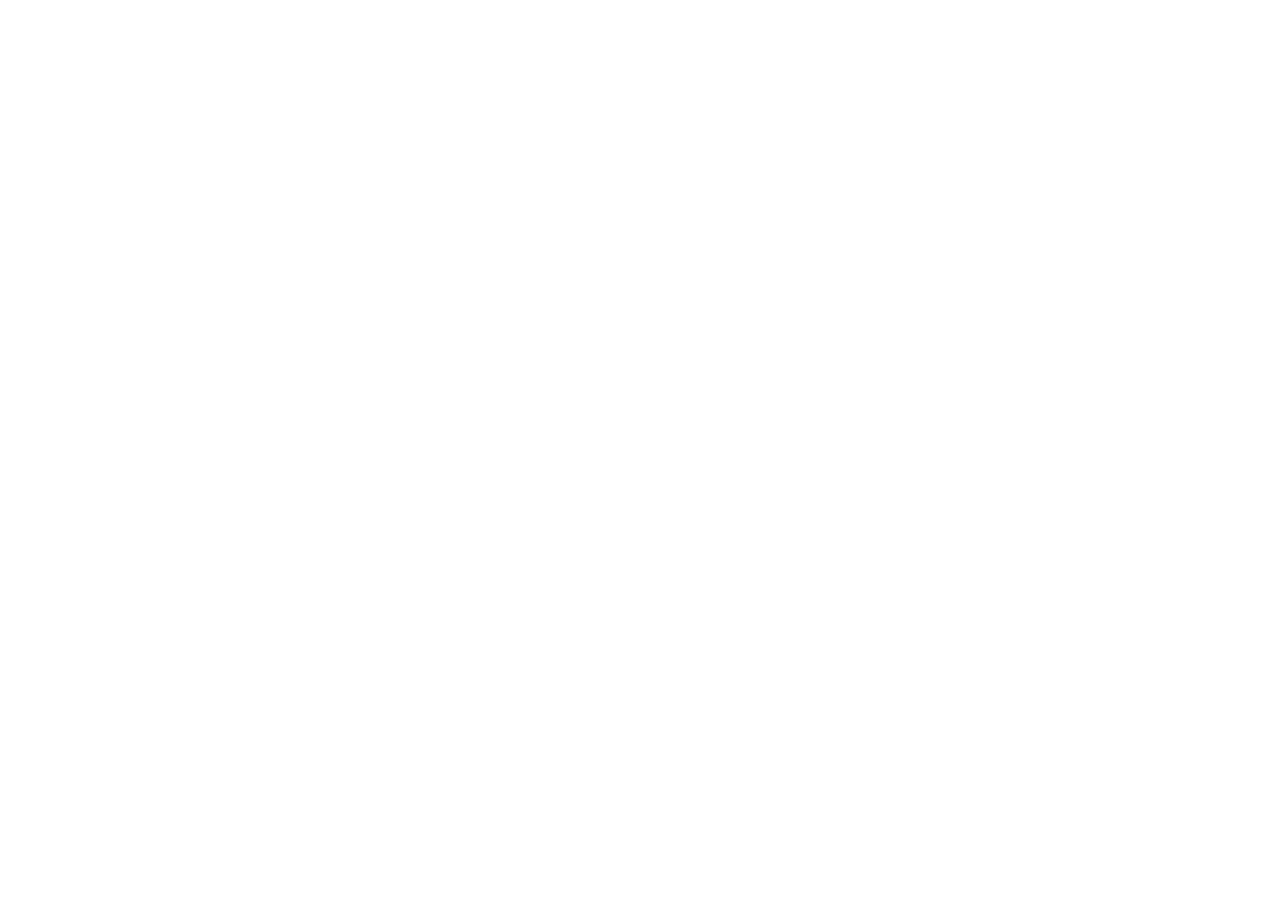
==== index.html @ af5643b0 "Day-1" ====
<!DOCTYPE html>
<html lang="en">
<head>
    <meta charset="UTF-8">
    <meta http-equiv="X-UA-Compatible" content="IE=edge">
    <meta name="viewport" content="width=device-width, initial-scale=1.0">
    <title>Naukari</title>
    <link rel="stylesheet" href="./CSS/index.css">
   
</head>
<body>
    
</body>
</html>
<script src="./Script/index.js"></script>
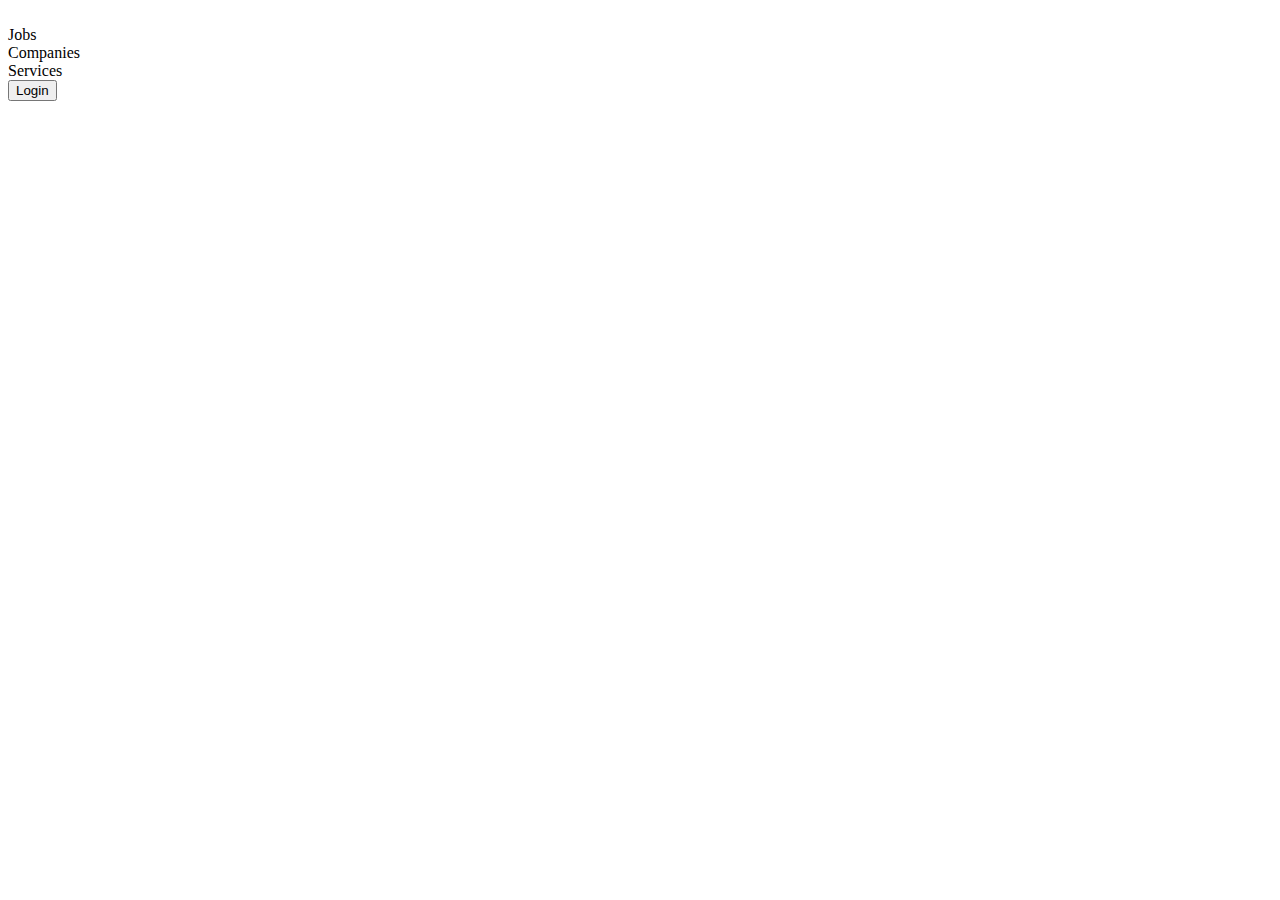
==== commit 0168f6a4: "Day-2" ====
--- a/index.html
+++ b/index.html
@@ -9,7 +9,15 @@
    
 </head>
 <body>
-    
+    <div id="navbar">
+        <img src="" alt="">
+        <div>
+            <div>Jobs</div>
+            <div>Companies</div>
+            <div>Services</div>
+        </div>
+        <button>Login</button>
+    </div>
 </body>
 </html>
 <script src="./Script/index.js"></script>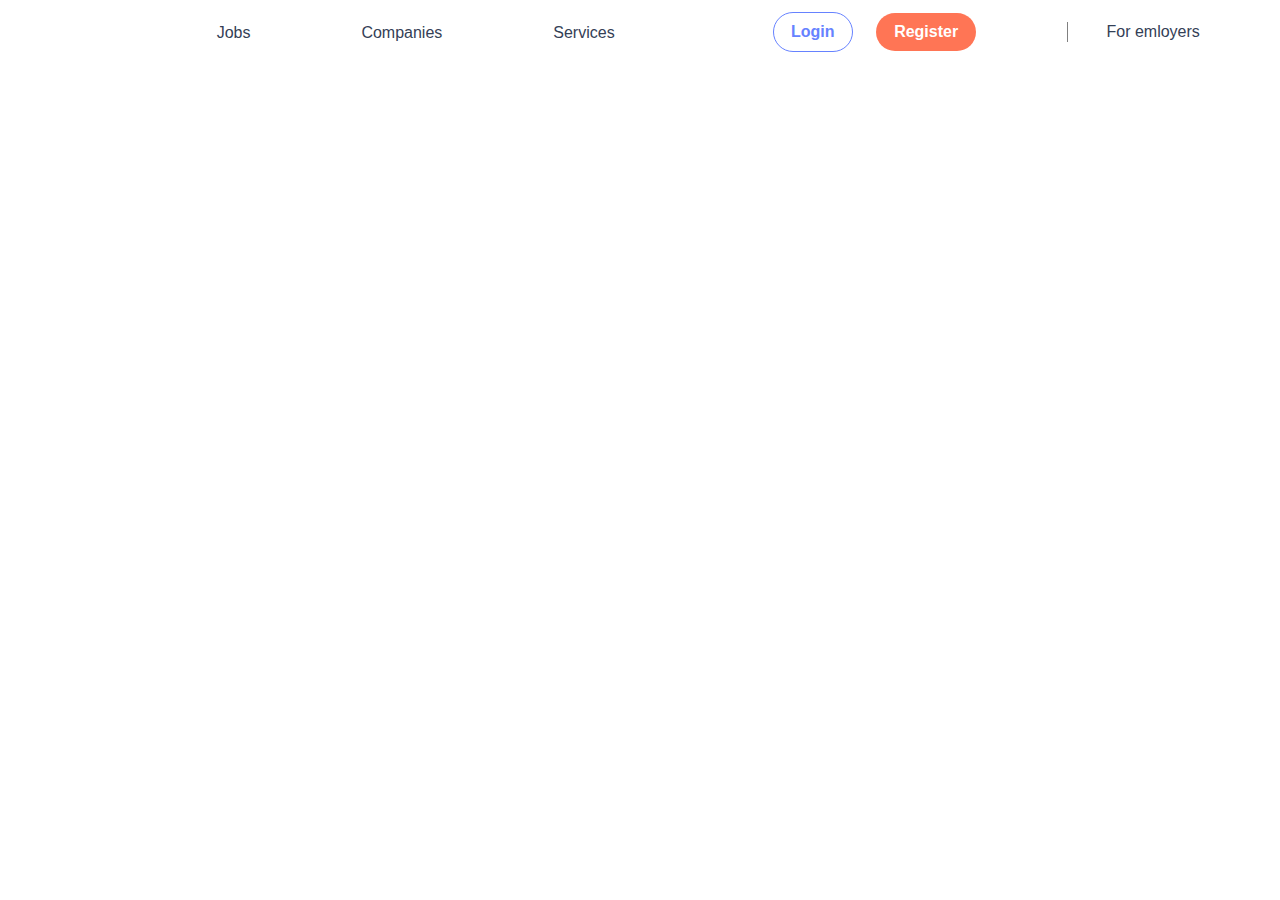
==== commit 8c6c4553: "Day-2" ====
--- a/index.html
+++ b/index.html
@@ -1,23 +1,152 @@
 <!DOCTYPE html>
 <html lang="en">
-<head>
-    <meta charset="UTF-8">
-    <meta http-equiv="X-UA-Compatible" content="IE=edge">
-    <meta name="viewport" content="width=device-width, initial-scale=1.0">
+  <head>
+    <meta charset="UTF-8" />
+    <meta http-equiv="X-UA-Compatible" content="IE=edge" />
+    <meta name="viewport" content="width=device-width, initial-scale=1.0" />
     <title>Naukari</title>
-    <link rel="stylesheet" href="./CSS/index.css">
-   
-</head>
-<body>
+    <link
+      rel="icon"
+      type="image/x-icon"
+      href="https://www.naukri.com/favicon.ico"
+    />
+    <link rel="stylesheet" href="./CSS/index.css" />
+    <link rel="stylesheet" href="./CSS/navbar.css" />
+  </head>
+  <body>
     <div id="navbar">
-        <img src="" alt="">
-        <div>
-            <div>Jobs</div>
-            <div>Companies</div>
-            <div>Services</div>
-        </div>
-        <button>Login</button>
+      <img src="https://static.naukimg.com/s/4/100/i/naukri_Logo.png" alt="" />
+      <ul>
+        <li class="dropdown">
+          <div>
+            Jobs
+            <hr />
+          </div>
+          <div>
+            <ul>
+              <li><b>Popular Categories</b></li>
+              <li>IT jobs</li>
+              <li>Sales jobs</li>
+              <li>Marketing jobs</li>
+              <li>Data Science jobs</li>
+              <li>HR jobs</li>
+              <li>Engineering jobs</li>
+            </ul>
+            <ul>
+              <li><b>Jobs in demand</b></li>
+              <li>Fresher jobs</li>
+              <li>MNC jobs</li>
+              <li>Remote jobs</li>
+              <li>Work from home jobs</li>
+              <li>Walk-in jobs</li>
+              <li>Part-time jobs</li>
+            </ul>
+            <ul>
+              <li><b>Jobs by location</b></li>
+              <li>Joba in Delhi</li>
+              <li>Jobs in Mumbai</li>
+              <li>Jobs in Banglore</li>
+              <li>Jobs in Hyderabad</li>
+              <li>Jobs in Chennai</li>
+              <li>Jobs in Pune</li>
+            </ul>
+            <ul>
+              <li><b>Explore more jobs</b></li>
+              <li>Jobs by category</li>
+              <li>Jobs by skill</li>
+              <li>Jobs by location</li>
+              <li>Jobs by designatin</li>
+              <li>Create free job alert</li>
+            </ul>
+          </div>
+        </li>
+        <li class="dropdown">
+          <div>
+            Companies
+            <hr />
+          </div>
+
+          <div>
+            <ul>
+              <li><b>Explore categories</b></li>
+              <li>Unicorn</li>
+              <li>MNC</li>
+              <li>Startup</li>
+              <li>Product based</li>
+              <li>Internet</li>
+            </ul>
+            <ul>
+              <li><b>Explore collections</b></li>
+              <li>Top companies</li>
+              <li>IT companies</li>
+              <li>Fintech companies</li>
+              <li>Sponsered companies</li>
+              <li>Fearued companies</li>
+            </ul>
+            <ul>
+              <li><b>Researc companies</b></li>
+              <li>Interview questions</li>
+              <li>Company salaries</li>
+              <li>Company reviews</li>
+              <li>Salary</li>
+            </ul>
+          </div>
+        </li>
+        <li class="dropdown">
+          <div>
+            Services
+            <hr />
+          </div>
+          <div>
+            <ul>
+              <li><b>Resume writing</b></li>
+            <li>Text resume</li>
+            <li>Visual resume</li>
+            <li>Resume</li>
+            <li><b>Find Jobs</b></li>
+            <li>Jobs4u</li>
+            <li>Priority</li>
+            <li>Contact us</li>
+              
+            </ul>
+            <ul>
+              <li><b>Get recruiter's attention</b></li>
+            <li>Resume display</li>
+            <li>Recruiter connecton
+              <li>Job search booster</li>
+              <li><b>Monthly subscriptions</b></li>
+              <li>Basic & premium plans</li>
+            </li>
+            </ul>
+            <ul>
+              <li><b>Learn & upskil</b></li>
+             <li>Data Science courses</li>
+             <li>Technology courses</li>
+             <li>Management courses</li>
+             <li>Finance courses</li>
+             <li>Design courses</li>
+             <li>Healthcare courses</li>
+             <li>Degree programs</li>
+            </ul>
+            <ul>
+              <li><b>Free resume resources</b></li>
+              <li>Resume maker for freshers</li>
+             <li>Resum quality score</li>
+             <li>Resume samples</li>
+             <li>Job letter samples</li>
+            </ul>
+          </div>
+        </li>
+      </ul>
+      <div class="button">
+        <button class="login">Login</button>
+        <button class="register">
+          <a href="./register.html">Register</a>
+        </button>
+      </div>
+
+      <div class="employer">For emloyers</div>
     </div>
-</body>
+  </body>
 </html>
-<script src="./Script/index.js"></script>+<script src="./Script/index.js"></script>
--- a/CSS/navbar.css
+++ b/CSS/navbar.css
@@ -0,0 +1,115 @@
+#navbar {
+  font-family: sans-serif;
+  display: flex;
+  justify-content: space-evenly;
+  color: #344056;
+  position: sticky;
+}
+.login {
+  background-color: transparent;
+  width: 80px;
+  padding: 10px 0px;
+  border: 1px solid #6682ff;
+  color: #6682ff;
+  border-radius: 30px;
+  font-size: 16px;
+  font-weight: bold;
+}
+.login:hover {
+  background-color: #6682ff15;
+}
+.register {
+  width: 100px;
+  border: none;
+  padding: 10px 0px;
+  background-color: #ff7555;
+  border-radius: 30px;
+  font-size: 16px;
+  font-weight: bold;
+}
+.register > a {
+  text-decoration: none;
+  color: white;
+}
+.employer {
+  border-left: 1px solid grey;
+  height: 20px;
+  margin: auto;
+  padding: 0px 10px;
+  display: flex;
+  justify-content: center;
+  align-items: center;
+  width: 150px;
+  font-size: 16px;
+}
+.button {
+  width: 250px;
+  height: 40px;
+  margin: auto;
+  display: flex;
+  align-items: center;
+  justify-content: space-evenly;
+}
+#navbar > ul {
+  list-style: none;
+  display: flex;
+  width: 600px;
+  height: auto;
+  align-items: center;
+  font-size: 16px;
+  justify-content: space-evenly;
+}
+#navbar > ul > li {
+  margin: 0px 10px;
+}
+.dropdown li:hover{
+  color: #6682ff;
+}
+.dropdown > div:nth-child(2) {
+  width: auto;
+  margin: auto;
+  border-radius: 20px;
+  padding: 18px 10px;
+  margin: 30px 0px 0px -300px;
+  line-height: 35px;
+  position: absolute;
+  justify-content: space-evenly;
+  list-style: none;
+  display: none;
+  box-shadow: rgba(99, 99, 99, 0.2) 0px 2px 8px 0px;
+}
+.dropdown > div:nth-child(2) > ul {
+  list-style: none;
+  width: 220px;
+  border-left: 1px solid rgba(128, 128, 128, 0.308);
+}
+.dropdown > div:nth-child(2) > ul:nth-child(1) {
+  border: none;
+}
+.dropdown div:nth-child(1):hover + div {
+  display: flex;
+}
+.dropdown div:nth-child(1):hover hr {
+  display: block;
+}
+.dropdown div:nth-child(1) {
+  height: 15px;
+}
+.dropdown div:nth-child(1):hover {
+  cursor: pointer;
+}
+.dropdown div:nth-child(1) > hr {
+  z-index: 2;
+  display: none;
+  height: 5px;
+  background-color: #ff7555;
+  border: none;
+  border-radius: 5px;
+}
+#navbar > img {
+  height: 26px;
+  margin: auto;
+  display: flex;
+  align-items: center;
+}
+
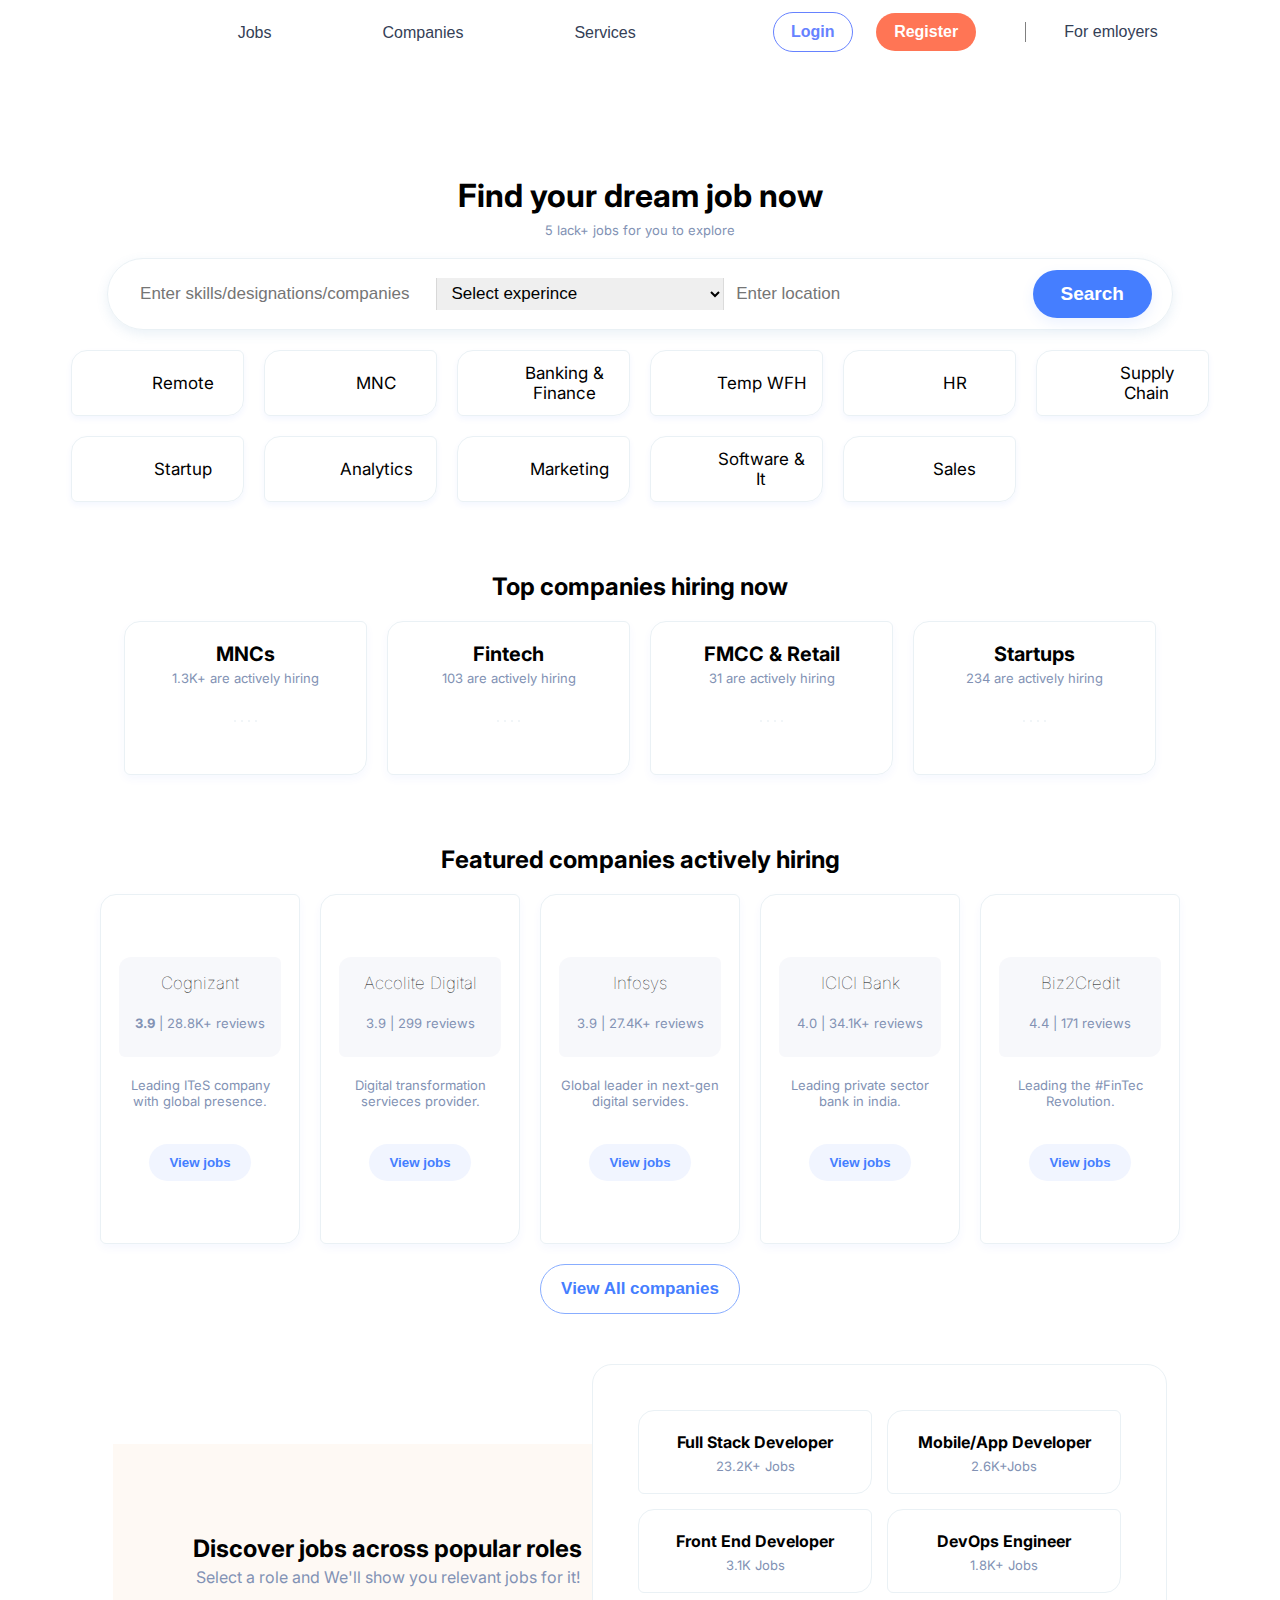
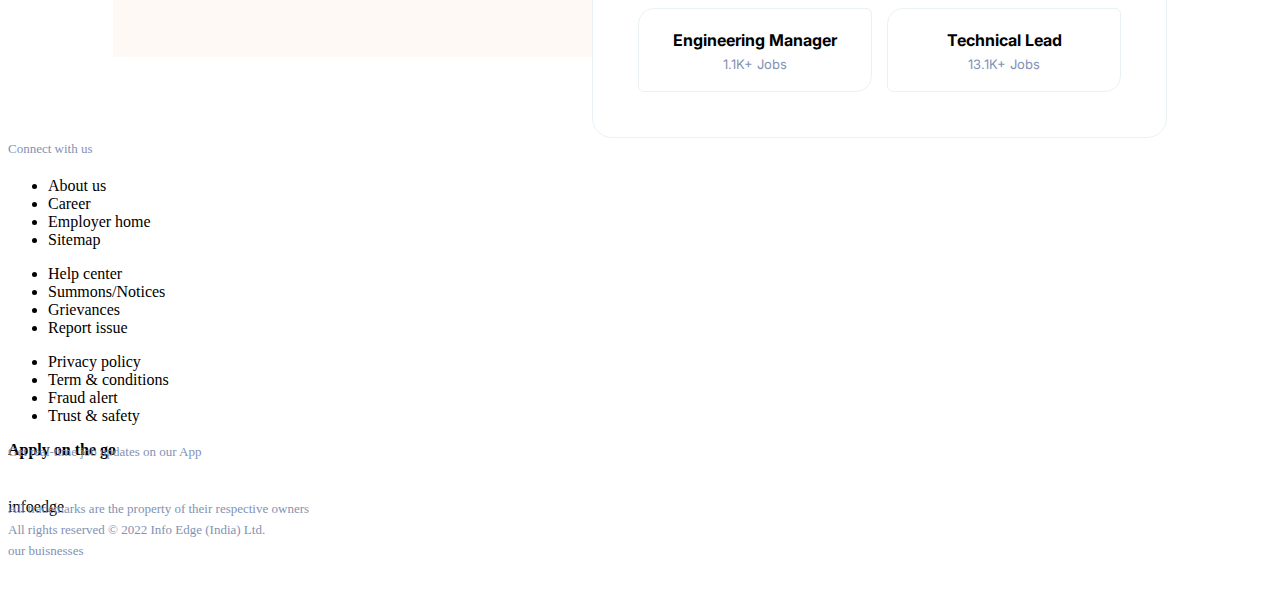
==== commit 38357966: "Day-3" ====
--- a/index.html
+++ b/index.html
@@ -120,20 +120,20 @@
             </ul>
             <ul>
               <li><b>Learn & upskil</b></li>
-             <li>Data Science courses</li>
-             <li>Technology courses</li>
-             <li>Management courses</li>
-             <li>Finance courses</li>
-             <li>Design courses</li>
-             <li>Healthcare courses</li>
-             <li>Degree programs</li>
+              <li>Data Science courses</li>
+              <li>Technology courses</li>
+              <li>Management courses</li>
+              <li>Finance courses</li>
+              <li>Design courses</li>
+              <li>Healthcare courses</li>
+              <li>Degree programs</li>
             </ul>
             <ul>
               <li><b>Free resume resources</b></li>
               <li>Resume maker for freshers</li>
-             <li>Resum quality score</li>
-             <li>Resume samples</li>
-             <li>Job letter samples</li>
+              <li>Resum quality score</li>
+              <li>Resume samples</li>
+              <li>Job letter samples</li>
             </ul>
           </div>
         </li>
@@ -147,6 +147,265 @@
 
       <div class="employer">For emloyers</div>
     </div>
+    <div id="container">
+      <div>
+        <h1>Find your dream job now</h1>
+        <p>5 lack+ jobs for you to explore</p>
+        <div id="search">
+          <img src="https://static.naukimg.com/s/7/103/i/search.9ec0e1ac.svg" alt="">
+          <input type="text" id = "skill" placeholder="Enter skills/designations/companies">
+          <select aria-placeholder="Select experince" id="select">
+            <option value="">Select experince</option>
+            <option >Fresher <span >(Less then 1 year)</span></option>
+            <option value="1">1 year</option>
+            <option value="1">2 year</option>
+            <option value="1">3 year</option>
+            <option value="1">4 year</option>
+            <option value="1">5 year</option>
+            <option value="1">6 year</option>
+            <option value="1">7 year</option>
+            <option value="1">8 year</option>
+            <option value="1">9 year</option>
+            <option value="1">10 year</option>
+            <option value="1">11 year</option>
+            <option value="1">12 year</option>
+            <option value="1">13 year</option>
+            <option value="1">14 year</option>
+            <option value="1">15 year</option>
+            <option value="1">16 year</option>
+            <option value="1">17 year</option>
+            <option value="1">18 year</option>
+            <option value="1">19 year</option>
+            <option value="1">20 year</option>
+            <option value="1">21 year</option>
+            <option value="1">22 year</option>
+            <option value="1">23 year</option>
+            <option value="1">24 year</option>
+            <option value="1">25 year</option>
+
+          </select>
+          <input type="text" placeholder="Enter location" id = "location">
+          <button id="sbtn">Search</button>
+        </div>
+        <div class="grid">
+          <div>
+            <img src="https://static.naukimg.com/s/0/0/i/trending-naukri/remote.svg" alt="">
+             Remote
+          </div>
+          <div>
+            <img src="https://static.naukimg.com/s/0/0/i/trending-naukri/mnc.svg" alt="">
+            MNC
+          </div>
+          <div>
+            <img src="https://static.naukimg.com/s/0/0/i/trending-naukri/finance.svg" alt="">
+            Banking & Finance
+          </div>
+          <div>
+            <img src="https://static.naukimg.com/s/0/0/i/trending-naukri/temporary-wfh.svg" alt="">
+            Temp WFH
+          </div>
+          <div>
+            <img src="https://static.naukimg.com/s/0/0/i/trending-naukri/hr.svg" alt="">
+           HR
+          </div>
+          <div>
+            <img src="https://static.naukimg.com/s/0/0/i/trending-naukri/supplychain.svg" alt="">
+           Supply Chain
+          </div>
+          <div>
+            <img src="https://static.naukimg.com/s/0/0/i/trending-naukri/startup.svg" alt="">
+          Startup
+          </div>
+          <div>
+            <img src="https://static.naukimg.com/s/0/0/i/trending-naukri/analytics.svg" alt="">
+            Analytics
+          </div>
+          <div>
+            <img src="https://static.naukimg.com/s/0/0/i/trending-naukri/marketing.svg" alt="">
+            Marketing
+          </div>
+          <div>
+            <img src="https://static.naukimg.com/s/0/0/i/trending-naukri/software.svg" alt="">
+            Software & It
+          </div>
+          <div>
+            <img src="https://static.naukimg.com/s/0/0/i/trending-naukri/sales.svg" alt="">
+            Sales
+          </div>
+        </div>
+      </div>
+      <div class="hiring">
+        <h2>Top companies hiring now</h2>
+        <div>
+          <div>
+            <h3>MNCs</h3>
+            <p>1.3K+ are actively hiring</p>
+
+            <img src="https://img.naukimg.com/logo_images/groups/v1/4277664.gif" alt="">
+            <img src="https://img.naukimg.com/logo_images/groups/v1/333660.gif" alt="">
+            <img src="https://img.naukimg.com/logo_images/groups/v1/4658669.gif" alt="">
+            <img src="https://img.naukimg.com/logo_images/groups/v1/1414886.gif" alt="">
+          </div>
+          <div>
+            <h3>Fintech</h3>
+            <p>103 are actively hiring</p>
+            <img src="https://img.naukimg.com/logo_images/groups/v1/718384.gif" alt="">
+            <img src="https://img.naukimg.com/logo_images/groups/v1/4666667.gif" alt="">
+            <img src="https://img.naukimg.com/logo_images/groups/v1/1957780.gif" alt="">
+            <img src="https://img.naukimg.com/logo_images/groups/v1/3341732.gif" alt="">
+          </div>
+          <div>
+            <h3>FMCC & Retail</h3>
+            <p>31 are actively hiring</p>
+            <img src="https://img.naukimg.com/logo_images/groups/v1/3566678.gif" alt="">
+            <img src="https://img.naukimg.com/logo_images/groups/v1/297496.gif" alt="">
+            <img src="https://img.naukimg.com/logo_images/groups/v1/32956.gif" alt="">
+            <img src="https://img.naukimg.com/logo_images/groups/v1/4595855.gif" alt="">
+          </div>
+          <div>
+            <h3>Startups</h3>
+            <p>234 are actively hiring</p>
+            <img src="https://img.naukimg.com/logo_images/groups/v1/1616024.gif" alt="">
+            <img src="https://img.naukimg.com/logo_images/groups/v1/6385989.gif" alt="">
+            <img src="https://img.naukimg.com/logo_images/groups/v1/4781693.gif" alt="">
+            <img src="https://img.naukimg.com/logo_images/groups/v1/2973430.gif" alt="">
+          </div>
+        </div>
+      </div>
+      <div class="featured">
+        <h2>Featured companies actively hiring</h2>
+        <div>
+          <div>
+            <img src="https://img.naukimg.com/logo_images/groups/v2/4156.gif" alt="">
+            <div>
+              <h4>Cognizant</h4>
+              <span><b>3.9</b></span> | 28.8K+ reviews
+            </div>
+            <p>Leading ITeS company with global presence.</p>
+            <button>View jobs</button>
+          </div>
+          <div>
+            <img src="https://img.naukimg.com/logo_images/groups/v2/4577755.gif" alt="">
+            <div>
+              <h4>Accolite Digital</h4>
+              <span>3.9 </span> | 299 reviews
+            </div>
+            <p>Digital transformation servieces provider.</p>
+            <button>View jobs</button>
+          </div>
+          <div>
+            <img src="https://img.naukimg.com/logo_images/groups/v2/13832.gif" alt="">
+            <div>
+              <h4>Infosys</h4>
+              <span>3.9</span> | 27.4K+ reviews
+            </div>
+            <p>Global leader in next-gen digital servides.</p>
+            <button>View jobs</button>
+          </div>
+          <div>
+            <img src="https://img.naukimg.com/logo_images/groups/v2/44512.gif" alt="">
+            <div>
+              <h4>ICICI Bank</h4>
+              <span>4.0</span> | 34.1K+ reviews
+            </div>
+            <p>Leading private sector bank in india.</p>
+            <button>View jobs</button>
+          </div>
+          <div>
+            <img src="https://img.naukimg.com/logo_images/groups/v2/4582763.gif" alt="">
+            <div>
+              <h4>Biz2Credit</h4>
+              <span>4.4</span> | 171 reviews
+            </div>
+            <p>Leading the #FinTec Revolution.</p>
+            <button>View jobs</button>
+          </div>
+        </div>
+        <button>View All companies</button>
+      </div>
+      <div id="discover">
+
+        <div>
+          <img src="https://static.naukimg.com/s/0/0/i/role-collection.png" alt="">
+          <h2>Discover jobs across popular roles</h2>
+          <p style="font-size: 16px;">Select a role and We'll show you relevant jobs for it!</p>
+        </div>
+
+        <div class="dev">
+         <div>
+          <h4>Full Stack Developer </h4>
+          <p>23.2K+ Jobs</p>
+         </div>
+         <div>
+          <h4>Mobile/App Developer</h4>
+          <p>2.6K+Jobs</p>
+         </div>
+         <div>
+          <h4>Front End Developer</h4>
+          <p>3.1K Jobs</p>
+         </div>
+         <div>
+          <h4>DevOps Engineer</h4>
+          <p>1.8K+ Jobs</p>
+         </div>
+         <div>
+          <h4>Engineering Manager</h4>
+          <p>1.1K+ Jobs</p>
+         </div>
+         <div>
+          <h4>Technical Lead</h4>
+          <p>13.1K+ Jobs</p>
+         </div>
+        </div>
+      </div>
+
+    </div>
+    <div class="fotter">
+      <div class="about">
+       <div>
+        <img src="" alt="">
+        <p>Connect with us</p>
+        
+       </div>
+       <ul>
+        <li>About us</li>
+        <li>Career</li>
+        <li>Employer home</li>
+        <li>Sitemap</li>
+       </ul>
+       <ul>
+        <li>Help center</li>
+        <li>Summons/Notices</li>
+        <li>Grievances</li>
+        <li>Report issue</li>
+       </ul>
+       <ul>
+        <li>Privacy policy</li>
+        <li> Term & conditions</li>
+        <li>Fraud alert</li>
+        <li>Trust & safety</li>
+       </ul>
+       <div>
+        <b>Apply on the go</b>
+        <p>Get real-time job updates on our App</p>
+        <a href="https://play.google.com/store/apps/details?id=naukriApp.appModules.login&hl=en&utm_source=naukri&utm_medium=footer"><img src="https://static.naukimg.com/s/0/0/i/new-homepage/android-app.png" alt=""></a>
+       <a href="https://apps.apple.com/in/app/naukri-com-job-search/id482877505"> <img src="https://static.naukimg.com/s/0/0/i/new-homepage/ios-app.png" alt=""></a>
+       </div>
+      </div>
+      <div class="bottom">
+        <div><span>info</span>edge</div>
+        <div>
+          <p>All trademarks are the property of their respective owners</p>
+        <p>All rights reserved © 2022 Info Edge (India) Ltd.</p>
+      </div>
+       <div>
+        <p>our buisnesses</p>
+       </div>
+       <img src="https://static.naukimg.com/s/0/0/i/new-homepage/footer-logos/iimjobs.png" alt="">
+       <img src="https://static.naukimg.com/s/0/0/i/new-homepage/footer-logos/firstNaukri.png" alt="">
+       <img src="https://static.naukimg.com/s/0/0/i/new-homepage/footer-logos/shiksha.png" alt="">
+      </div>
+    </div>
   </body>
 </html>
 <script src="./Script/index.js"></script>
--- a/CSS/index.css
+++ b/CSS/index.css
@@ -0,0 +1,201 @@
+@import url("https://fonts.googleapis.com/css2?family=Inter:wght@500&display=swap");
+#container {
+  text-align: center;
+  font-family: Inter, sans-serif;
+  width: 90%;
+  margin: auto;
+  margin-top: 100px;
+  display: flex;
+  flex-direction: column;
+  gap: 50px;
+  align-items: center;
+  justify-items: center;
+}
+#search {
+  width: 90%;
+  height: 40px;
+  margin: auto;
+  margin-bottom: 20px;
+  display: flex;
+  gap: -5px;
+  align-items: center;
+  justify-content: center;
+  box-shadow: 0 4px 12px rgb(86 141 187 / 12%);
+  border-radius: 100px;
+  padding: 15px 20px;
+  border: 1.26923px solid #eaf1f5;
+}
+#search select {
+  border: none;
+  height: 80%;
+  padding: 0px 10px;
+  font-size: 17px;
+  width: 30%;
+}
+#skill {
+  border: none;
+  height: 80%;
+  padding: 0px 12px;
+  font-size: 17px;
+  width: 30%;
+  border-right: 1px solid rgba(128, 128, 128, 0.304);
+}
+#location {
+  border: none;
+  height: 80%;
+  padding: 0px 12px;
+  font-size: 17px;
+  width: 30%;
+  border-left: 1px solid rgba(128, 128, 128, 0.281);
+}
+#sbtn {
+  padding: 11px 28px;
+  font-weight: 600;
+  font-size: 19px;
+  line-height: 26px;
+  background: #457eff;
+  box-shadow: 0 5.07692px 12.6923px rgb(69 126 255 / 10%);
+  border-radius: 100px;
+  color: #fff;
+  border: none;
+  cursor: pointer;
+}
+.grid {
+  display: grid;
+  grid-template-columns: repeat(6, 1fr);
+  grid-template-rows: auto;
+  gap: 20px;
+  font-size: 17px;
+}
+.grid img {
+  width: 36px;
+}
+.grid > div {
+  height: 64px;
+  border: 1px solid #eaf1f5;
+  box-shadow: 0px 3px 6px rgb(0 77 255 / 5%);
+  padding: 0 12px;
+  border-radius: 16px 6px;
+  display: flex;
+  align-items: center;
+  justify-content: center;
+  gap: 15px;
+}
+.grid > div:hover {
+  box-shadow: rgba(100, 100, 111, 0.2) 0px 7px 29px 0px;
+}
+.hiring {
+  text-align: center;
+}
+.hiring img {
+  width: 44px;
+  border: 1px solid #eaf1f5;
+  border-radius: 1px;
+}
+.hiring > div {
+  display: grid;
+  grid-template-columns: repeat(4, 243px);
+  grid-template-rows: auto;
+  gap: 20px;
+  font-size: 17px;
+}
+.hiring > div > div {
+  border: 1px solid #eaf1f5;
+  padding: 0px 20px;
+  box-shadow: 0px 4px 10px rgb(0 77 255 / 4%);
+  border-radius: 16px 6px;
+  height: 152px;
+  cursor: pointer;
+}
+p {
+  color: #8292b4;
+  font-size: 13px;
+  margin: -15px 0px 20px 0px;
+}
+.featured > div {
+  display: grid;
+  grid-template-columns: repeat(5, 200px);
+  grid-template-rows: auto;
+  gap: 20px;
+  font-size: 17px;
+}
+.featured > div > div {
+  border: 1px solid #eaf1f5;
+  padding: 24px 18px;
+  box-shadow: 0px 4px 10px rgb(0 77 255 / 4%);
+  border-radius: 16px 6px;
+  height: 300px;
+  cursor: pointer;
+}
+.featured p {
+  margin-top: 20px;
+}
+.featured > div > div > div {
+  background-color: rgba(11, 46, 134, 0.03);
+  padding: 16px;
+  border-radius: 12px 6px;
+  margin-top: 18px;
+  height: 68px;
+  color: #8292b4;
+  font-size: 13px;
+  justify-content: center;
+}
+
+.featured h4 {
+  margin-top: 0px;
+  color: black;
+  font-size: 17px;
+  font-weight: lighter;
+}
+.featured > div > div button {
+  margin-top: 15px;
+  padding: 11px 20px;
+  color: #457eff;
+  font-weight: 600;
+  background-color: #f1f5ff;
+  display: inline-block;
+  border-radius: 27px;
+  border: none;
+}
+.featured > button {
+  margin-top: 20px;
+  border: 1px solid #88adff;
+  border-radius: 100px;
+  background-color: white;
+  font-size: 17px;
+  font-weight: 600;
+  padding: 12px 20px;
+  color: #457eff;
+  line-height: 24px;
+}
+#discover {
+  display: flex;
+  /* background-color: #fef9f4; */
+  /* justify-content: center; */
+  align-items: center;
+}
+#discover img{
+    width: 103px;
+}
+#discover > div:nth-child(1) {
+  padding: 50px 10px 50px 80px;
+  background-color: #fef9f4;
+}
+
+.dev {
+  position: relative;
+  border: 1px solid #eaf1f5;
+  padding: 45px;
+  border-radius: 20px;
+  display: grid;
+  background-color: white;
+  grid-template-columns: 234px 234px;
+  grid-template-rows: repeat(3, 84px);
+  gap: 15px;
+}
+.dev > div {
+  background: #ffffff;
+  border: 1px solid #eaf1f5;
+  border-radius: 16px 6px;
+}
+
--- a/CSS/navbar.css
+++ b/CSS/navbar.css
@@ -1,4 +1,7 @@
+
 #navbar {
+  width: 90%;
+  margin: auto;
   font-family: sans-serif;
   display: flex;
   justify-content: space-evenly;
@@ -6,7 +9,7 @@
   position: sticky;
 }
 .login {
-  background-color: transparent;
+  background-color: white;
   width: 80px;
   padding: 10px 0px;
   border: 1px solid #6682ff;
@@ -67,6 +70,7 @@
 }
 .dropdown > div:nth-child(2) {
   width: auto;
+  background-color: white;
   margin: auto;
   border-radius: 20px;
   padding: 18px 10px;
@@ -99,7 +103,6 @@
   cursor: pointer;
 }
 .dropdown div:nth-child(1) > hr {
-  z-index: 2;
   display: none;
   height: 5px;
   background-color: #ff7555;
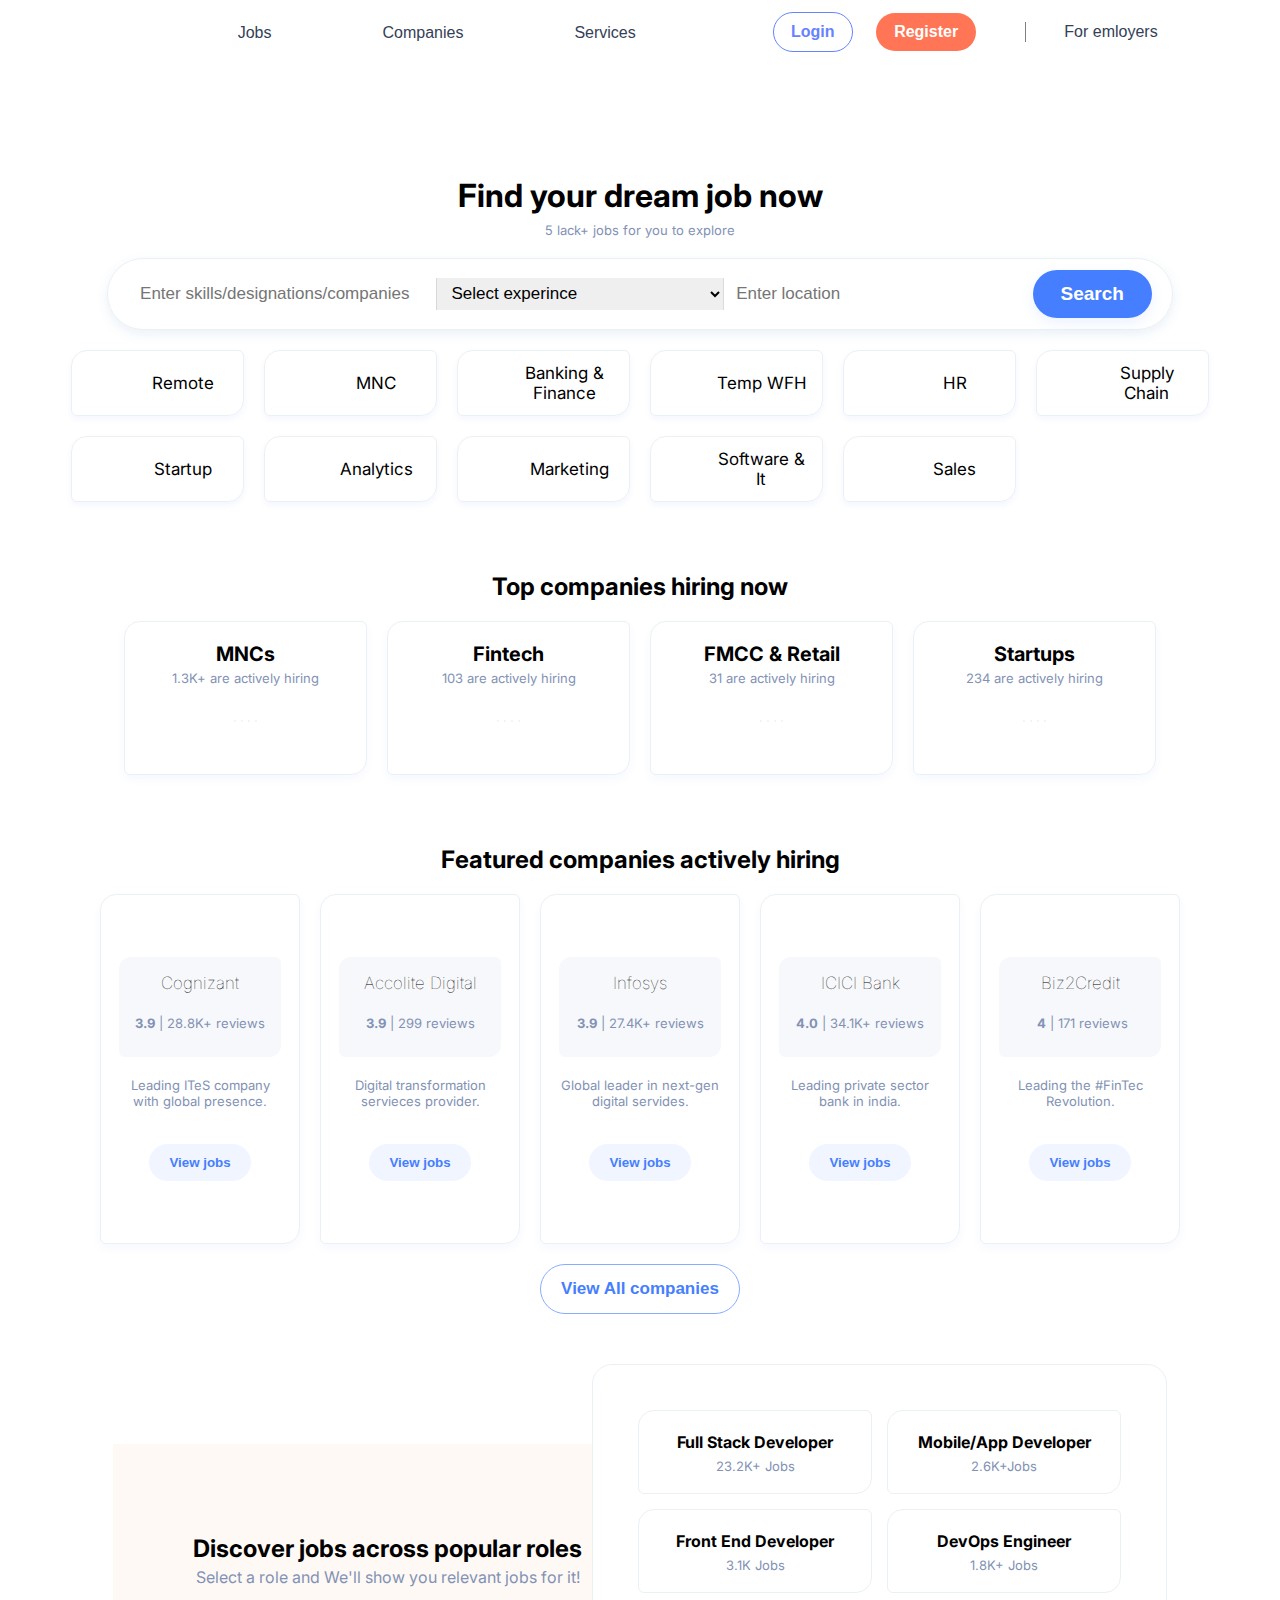
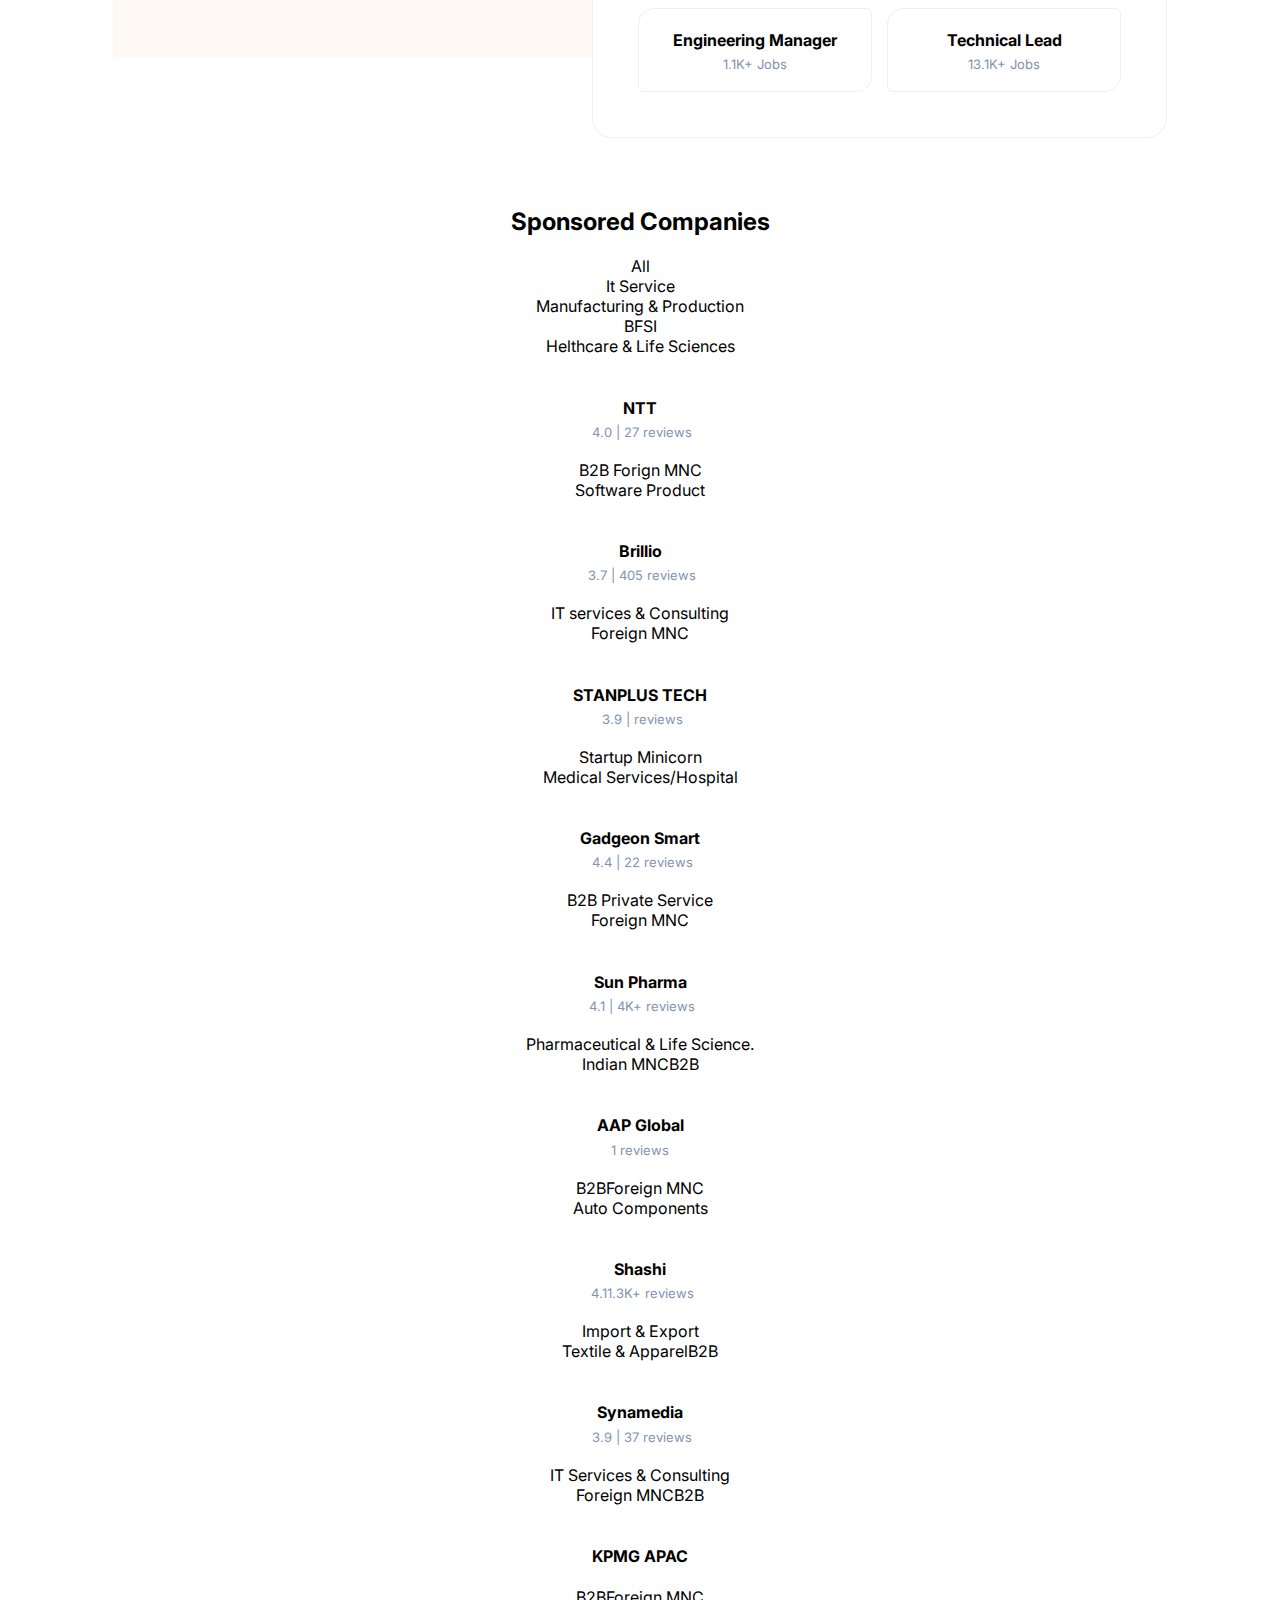
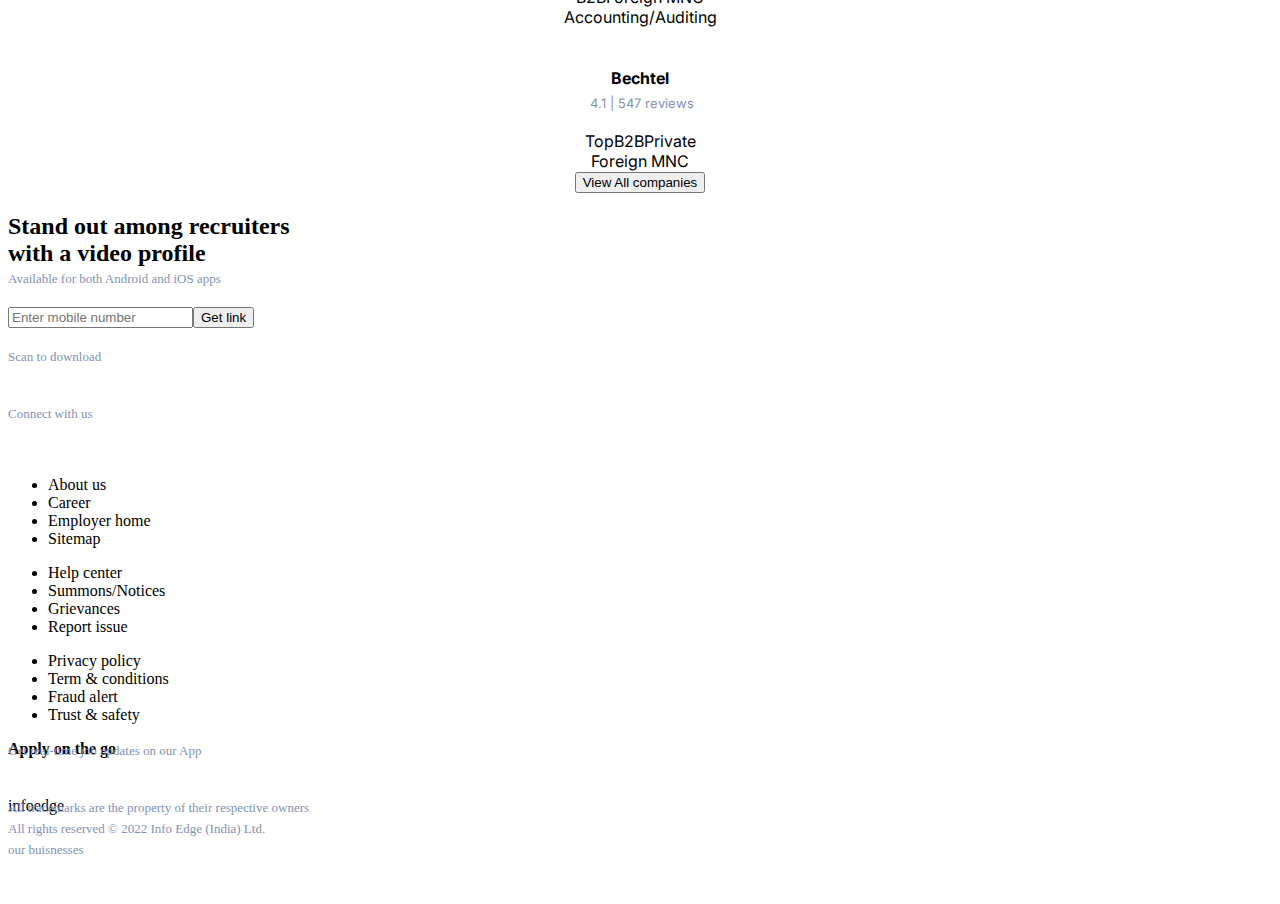
==== commit 01e9bd98: "Day-3" ====
--- a/index.html
+++ b/index.html
@@ -190,7 +190,7 @@
         <div class="grid">
           <div>
             <img src="https://static.naukimg.com/s/0/0/i/trending-naukri/remote.svg" alt="">
-             Remote
+            Remote
           </div>
           <div>
             <img src="https://static.naukimg.com/s/0/0/i/trending-naukri/mnc.svg" alt="">
@@ -206,11 +206,11 @@
           </div>
           <div>
             <img src="https://static.naukimg.com/s/0/0/i/trending-naukri/hr.svg" alt="">
-           HR
+          HR
           </div>
           <div>
             <img src="https://static.naukimg.com/s/0/0/i/trending-naukri/supplychain.svg" alt="">
-           Supply Chain
+          Supply Chain
           </div>
           <div>
             <img src="https://static.naukimg.com/s/0/0/i/trending-naukri/startup.svg" alt="">
@@ -279,7 +279,7 @@
             <img src="https://img.naukimg.com/logo_images/groups/v2/4156.gif" alt="">
             <div>
               <h4>Cognizant</h4>
-              <span><b>3.9</b></span> | 28.8K+ reviews
+              <span><img src="https://static.naukimg.com/s/7/0/assets/images/node_modules/@naukri-ui-dev/premiumstandardads/component/assets/star.625a2323.svg" alt="" id="star"><b>3.9</b></span> | 28.8K+ reviews
             </div>
             <p>Leading ITeS company with global presence.</p>
             <button>View jobs</button>
@@ -288,7 +288,7 @@
             <img src="https://img.naukimg.com/logo_images/groups/v2/4577755.gif" alt="">
             <div>
               <h4>Accolite Digital</h4>
-              <span>3.9 </span> | 299 reviews
+              <span><img src="https://static.naukimg.com/s/7/0/assets/images/node_modules/@naukri-ui-dev/premiumstandardads/component/assets/star.625a2323.svg" alt="" id="star"><b>3.9</b> </span> | 299 reviews
             </div>
             <p>Digital transformation servieces provider.</p>
             <button>View jobs</button>
@@ -297,7 +297,7 @@
             <img src="https://img.naukimg.com/logo_images/groups/v2/13832.gif" alt="">
             <div>
               <h4>Infosys</h4>
-              <span>3.9</span> | 27.4K+ reviews
+              <span><img src="https://static.naukimg.com/s/7/0/assets/images/node_modules/@naukri-ui-dev/premiumstandardads/component/assets/star.625a2323.svg" alt="" id="star"><b>3.9</b></span> | 27.4K+ reviews
             </div>
             <p>Global leader in next-gen digital servides.</p>
             <button>View jobs</button>
@@ -306,7 +306,7 @@
             <img src="https://img.naukimg.com/logo_images/groups/v2/44512.gif" alt="">
             <div>
               <h4>ICICI Bank</h4>
-              <span>4.0</span> | 34.1K+ reviews
+              <span><img src="https://static.naukimg.com/s/7/0/assets/images/node_modules/@naukri-ui-dev/premiumstandardads/component/assets/star.625a2323.svg" alt="" id="star"><b>4.0</b></span> | 34.1K+ reviews
             </div>
             <p>Leading private sector bank in india.</p>
             <button>View jobs</button>
@@ -315,7 +315,7 @@
             <img src="https://img.naukimg.com/logo_images/groups/v2/4582763.gif" alt="">
             <div>
               <h4>Biz2Credit</h4>
-              <span>4.4</span> | 171 reviews
+              <span><img src="https://static.naukimg.com/s/7/0/assets/images/node_modules/@naukri-ui-dev/premiumstandardads/component/assets/star.625a2323.svg" alt="" id="star"> <b>4</b></span> | 171 reviews
             </div>
             <p>Leading the #FinTec Revolution.</p>
             <button>View jobs</button>
@@ -357,15 +357,133 @@
           <p>13.1K+ Jobs</p>
          </div>
         </div>
+        </div>
+        <!-- spnsor section -->
+        <div id="sponsor">
+          <h2>Sponsored Companies</h2>
+
+          <div class="nav">
+            <div>All</div>
+            <div>It Service</div>
+            <div>Manufacturing & Production </div>
+            <div>BFSI</div>
+            <div>Helthcare & Life Sciences</div>
+          </div>
+
+          <div class="sponsor-grid">
+            <div>
+              <img src="https://img.naukimg.com/logo_images/groups/v1/1413844.gif" alt="">
+              <h4>NTT</h4>
+              <p> <img src="https://static.naukimg.com/s/7/0/assets/images/node_modules/@naukri-ui-dev/premiumstandardads/component/assets/star.625a2323.svg" alt="" id="star"> <span>4.0</span> | 27 reviews</p>
+             <span>B2B</span> <span>Forign MNC</span><br>
+             <span>Software Product</span> 
+            </div>
+            <div>
+              <img src="https://img.naukimg.com/logo_images/groups/v1/993452.gif" alt="">
+              <h4>Brillio</h4>
+              <p> <img src="https://static.naukimg.com/s/7/0/assets/images/node_modules/@naukri-ui-dev/premiumstandardads/component/assets/star.625a2323.svg" alt="" id="star"> <span>3.7</span> | 405 reviews</p>
+              <span>IT services & Consulting</span><br>
+              <span>Foreign MNC</span>            
+            </div>
+            <div>
+              <img src="https://img.naukimg.com/logo_images/groups/v1/4597455.gif" alt="">
+              <h4>STANPLUS TECH</h4>
+              <p> <img src="https://static.naukimg.com/s/7/0/assets/images/node_modules/@naukri-ui-dev/premiumstandardads/component/assets/star.625a2323.svg" alt="" id="star"> <span>3.9</span> | reviews</p>
+            <span>Startup</span> <span>Minicorn</span><br>
+            <span>Medical Services/Hospital</span>
+            </div>
+            <div>
+              <img src="https://img.naukimg.com/logo_images/groups/v1/4597455.gif" alt="">
+              <h4>Gadgeon Smart</h4>
+              <p> <img src="https://static.naukimg.com/s/7/0/assets/images/node_modules/@naukri-ui-dev/premiumstandardads/component/assets/star.625a2323.svg" alt="" id="star"> <span>4.4</span> | 22 reviews</p>
+              <span>B2B</span> <span>Private</span> <span>Service</span><br>
+              <span>Foreign MNC</span>
+            
+            </div>
+            <div>
+              <img src="https://img.naukimg.com/logo_images/groups/v1/241236.gif" alt="">
+              <h4>Sun Pharma</h4>
+              <p> <img src="https://static.naukimg.com/s/7/0/assets/images/node_modules/@naukri-ui-dev/premiumstandardads/component/assets/star.625a2323.svg" alt="" id="star"> <span>4.1</span> | 4K+ reviews</p>
+              <span>Pharmaceutical & Life Science.</span><br>
+            <span>Indian MNC</span><span>B2B</span>
+            </div>
+            <div>
+              <img src="https://img.naukimg.com/logo_images/groups/v1/6293025.gif" alt="">
+              <h4>AAP Global</h4>
+              <p>1 reviews</p>
+            <span>B2B</span><span>Foreign MNC</span><br>
+            <span>Auto Components</span>
+            </div>
+            <div>
+              <img src="https://img.naukimg.com/logo_images/groups/v1/219216.gif" alt="">
+              <h4>Shashi</h4>
+              <p> <img src="https://static.naukimg.com/s/7/0/assets/images/node_modules/@naukri-ui-dev/premiumstandardads/component/assets/star.625a2323.svg" alt="" id="star"> <span>4.1</span>1.3K+ reviews</p>
+              <span>Import & Export</span><br>
+              <span>Textile & Apparel</span><span>B2B</span>
+            </div>
+            <div>
+              <img src="https://img.naukimg.com/logo_images/groups/v1/4858137.gif" alt="">
+              <h4>Synamedia</h4>
+              <p> <img src="https://static.naukimg.com/s/7/0/assets/images/node_modules/@naukri-ui-dev/premiumstandardads/component/assets/star.625a2323.svg" alt="" id="star"> <span>3.9</span> | 37 reviews</p>
+              <span>IT Services & Consulting</span><br>
+              <span>Foreign MNC</span><span>B2B</span>
+            </div>
+            <div>
+              <img src="https://img.naukimg.com/logo_images/groups/v1/7189254.gif" alt="">
+              <h4>KPMG APAC</h4>
+              <span>B2B</span><span>Foreign MNC</span><br>
+              <span>Accounting/Auditing</span>
+            
+            </div>
+            <div>
+              <img src="https://img.naukimg.com/logo_images/groups/v1/214368.gif" alt="">
+              <h4>Bechtel</h4>
+              <p> <img src="https://static.naukimg.com/s/7/0/assets/images/node_modules/@naukri-ui-dev/premiumstandardads/component/assets/star.625a2323.svg" alt="" id="star"> <span>4.1</span> | 547 reviews</p>
+              <span>Top</span><span>B2B</span><span>Private</span><br>
+              <span>Foreign MNC</span>
+            </div>
+
+          </div>
+          <button>View All companies</button>
+        </div>
+      </div>
+      <!--Scanner section-->
+      <div class="scanner">
+        <div>
+          <h2>Stand out among recruiters <br> with a video profile</h2>
+          <p>Available for both Android and iOS apps</p>
+        
+          <div class="scan-flex">
+         <div class="link">
+           <input type="text" placeholder="Enter mobile number"><button>Get link</button>
+          <div>
+            <img src="https://static.naukimg.com/s/0/0/i/download-app-link/Gplay.png" alt="">
+            <img src="https://static.naukimg.com/s/0/0/i/download-app-link/Appstore.png" alt="">
+          </div>
+        </div>
+         <div class="scan">
+          <img src="https://static.naukimg.com/s/0/0/i/download-app-link/qr-code.svg" alt="" class="absolute"><br>
+          <p>Scan to download</p>
+         </div>
+        </div>
+          </div>
+        <div>
+          <img src="https://static.naukimg.com/s/0/0/i/download-app-link/MaskGroup_v4.png" alt="">
+        </div>
       </div>
 
     </div>
-    <div class="fotter">
+    <div class="footer">
       <div class="about">
        <div>
-        <img src="" alt="">
+        <img src="https://static.naukimg.com/s/4/100/i/naukri_Logo.png" alt="">
         <p>Connect with us</p>
-        
+        <div>
+          <img src="https://static.naukimg.com/s/0/0/i/new-homepage/facebook.svg" alt="">
+          <img src="https://static.naukimg.com/s/0/0/i/new-homepage/instagram.svg" alt="">
+          <img src="https://static.naukimg.com/s/0/0/i/new-homepage/twitter.svg" alt="">
+          <img src="https://static.naukimg.com/s/0/0/i/new-homepage/linkedin.svg" alt="">
+        </div>
        </div>
        <ul>
         <li>About us</li>
@@ -385,11 +503,14 @@
         <li>Fraud alert</li>
         <li>Trust & safety</li>
        </ul>
-       <div>
+       <div class="playstore">
         <b>Apply on the go</b>
-        <p>Get real-time job updates on our App</p>
-        <a href="https://play.google.com/store/apps/details?id=naukriApp.appModules.login&hl=en&utm_source=naukri&utm_medium=footer"><img src="https://static.naukimg.com/s/0/0/i/new-homepage/android-app.png" alt=""></a>
-       <a href="https://apps.apple.com/in/app/naukri-com-job-search/id482877505"> <img src="https://static.naukimg.com/s/0/0/i/new-homepage/ios-app.png" alt=""></a>
+        <p class="busi">Get real-time job updates on our App</p>
+        <div>
+          <a href="https://play.google.com/store/apps/details?id=naukriApp.appModules.login&hl=en&utm_source=naukri&utm_medium=footer"><img src="https://static.naukimg.com/s/0/0/i/new-homepage/android-app.png" alt=""></a>
+          <a href="https://apps.apple.com/in/app/naukri-com-job-search/id482877505"> <img src="https://static.naukimg.com/s/0/0/i/new-homepage/ios-app.png" alt=""></a>
+   
+        </div>
        </div>
       </div>
       <div class="bottom">
@@ -399,7 +520,7 @@
         <p>All rights reserved © 2022 Info Edge (India) Ltd.</p>
       </div>
        <div>
-        <p>our buisnesses</p>
+        <p class="busi">our buisnesses</p>
        </div>
        <img src="https://static.naukimg.com/s/0/0/i/new-homepage/footer-logos/iimjobs.png" alt="">
        <img src="https://static.naukimg.com/s/0/0/i/new-homepage/footer-logos/firstNaukri.png" alt="">
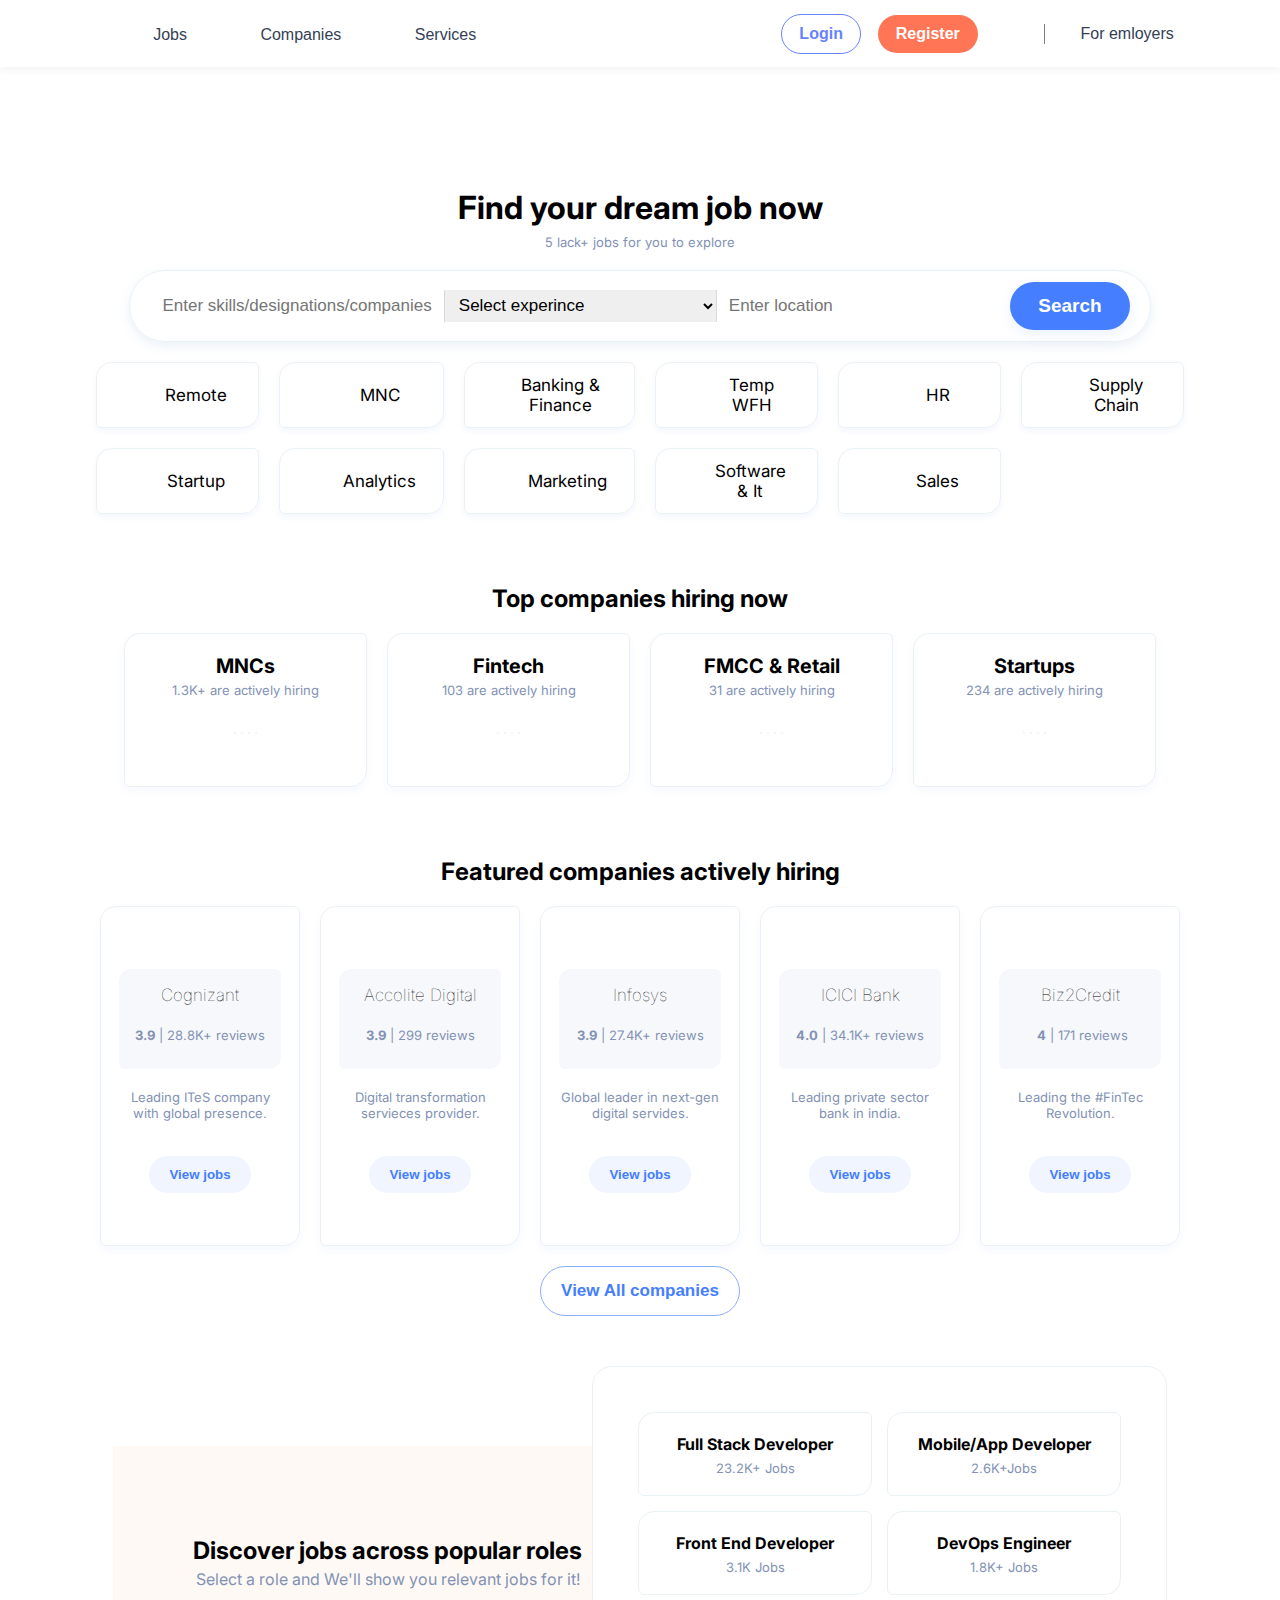
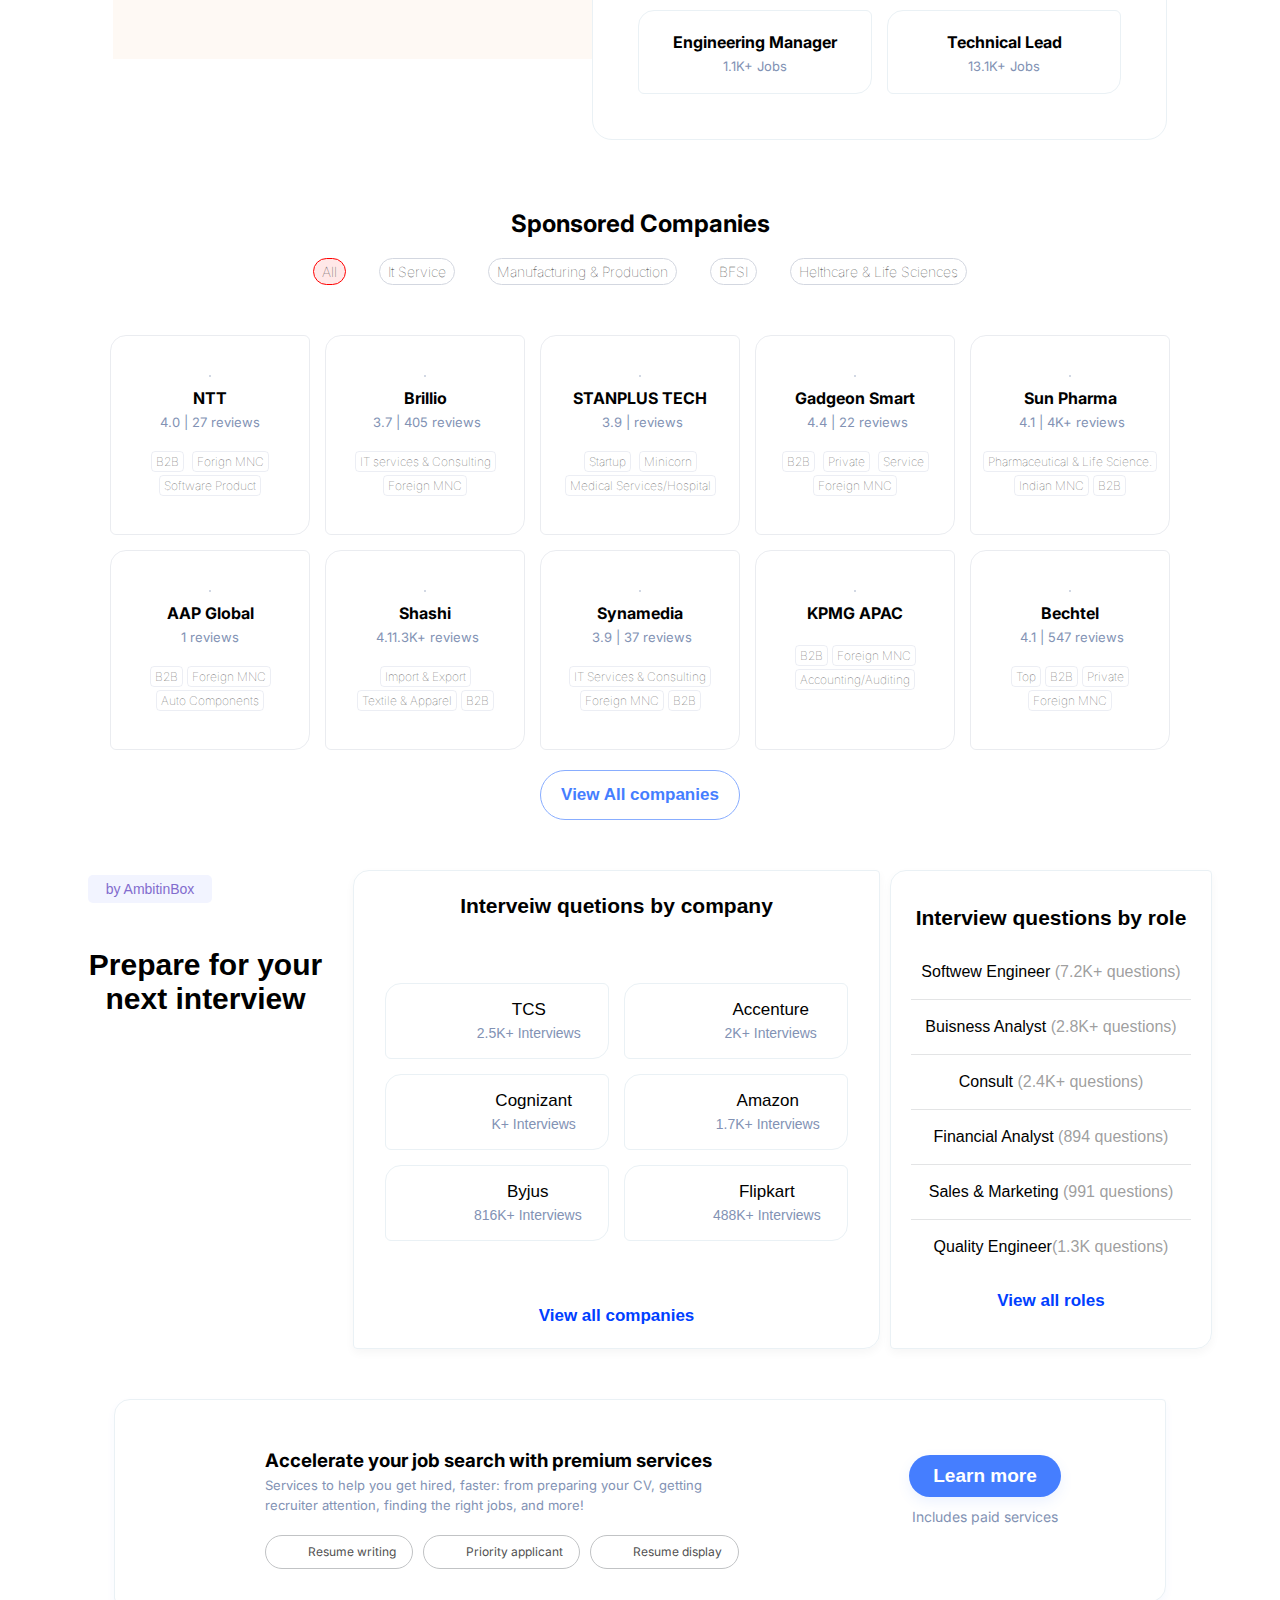
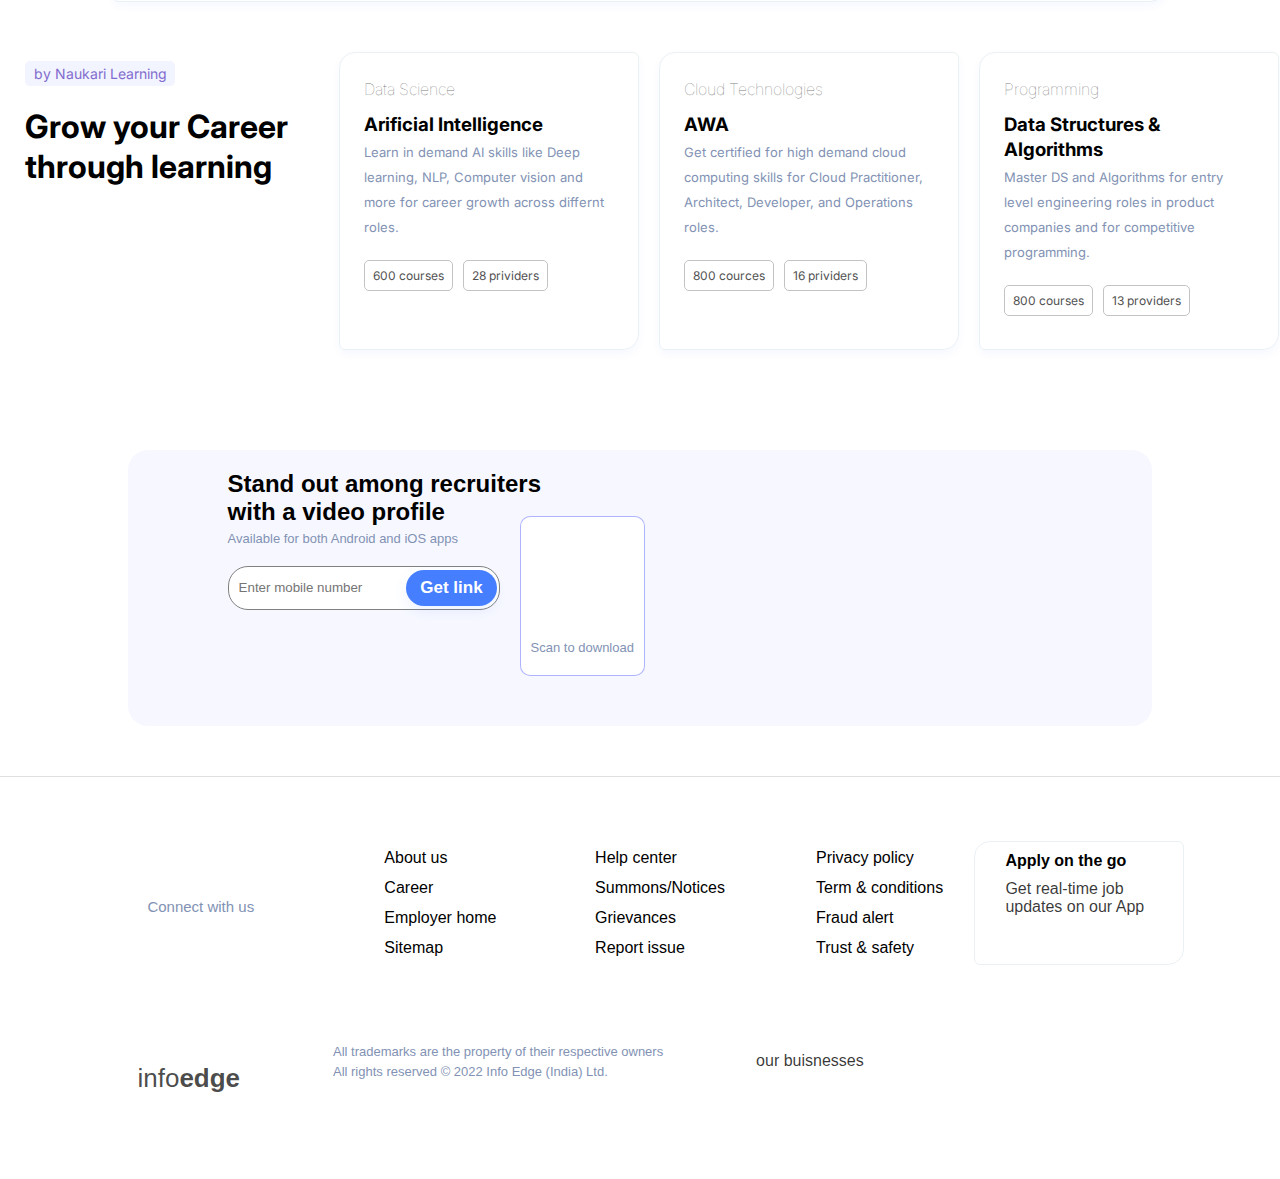
==== commit 5a63fb11: "Day-5" ====
--- a/index.html
+++ b/index.html
@@ -10,10 +10,12 @@
       type="image/x-icon"
       href="https://www.naukri.com/favicon.ico"
     />
+    <link rel="stylesheet" href="https://cdnjs.cloudflare.com/ajax/libs/font-awesome/6.2.0/css/all.min.css" integrity="sha512-xh6O/CkQoPOWDdYTDqeRdPCVd1SpvCA9XXcUnZS2FmJNp1coAFzvtCN9BmamE+4aHK8yyUHUSCcJHgXloTyT2A==" crossorigin="anonymous" referrerpolicy="no-referrer" />
     <link rel="stylesheet" href="./CSS/index.css" />
     <link rel="stylesheet" href="./CSS/navbar.css" />
   </head>
   <body>
+   <div class="nev">
     <div id="navbar">
       <img src="https://static.naukimg.com/s/4/100/i/naukri_Logo.png" alt="" />
       <ul>
@@ -139,18 +141,28 @@
         </li>
       </ul>
       <div class="button">
-        <button class="login">Login</button>
+        <button class="login"><a href="./login.html">Login</a></button>
         <button class="register">
           <a href="./register.html">Register</a>
         </button>
       </div>
 
-      <div class="employer">For emloyers</div>
+      <div class="employer"><span>For emloyers  <i class="fa-sharp fa-solid fa-chevron-down"></i></span> 
+       <hr>
+        <ul>
+          <li>Buy online</li>
+          <li>Hiring solutions</li>
+          <li>Employer Login</li>
+        </ul></div>
+     
     </div>
+   </div>
+   
     <div id="container">
       <div>
         <h1>Find your dream job now</h1>
         <p>5 lack+ jobs for you to explore</p>
+        <!--Top Search search section-->
         <div id="search">
           <img src="https://static.naukimg.com/s/7/103/i/search.9ec0e1ac.svg" alt="">
           <input type="text" id = "skill" placeholder="Enter skills/designations/companies">
@@ -190,55 +202,56 @@
         <div class="grid">
           <div>
             <img src="https://static.naukimg.com/s/0/0/i/trending-naukri/remote.svg" alt="">
-            Remote
+            Remote <i class="fa-solid fa-angle-right"></i>
           </div>
           <div>
             <img src="https://static.naukimg.com/s/0/0/i/trending-naukri/mnc.svg" alt="">
-            MNC
+            MNC <i class="fa-solid fa-angle-right"></i>
           </div>
           <div>
             <img src="https://static.naukimg.com/s/0/0/i/trending-naukri/finance.svg" alt="">
-            Banking & Finance
+            Banking & Finance <i class="fa-solid fa-angle-right"></i>
           </div>
           <div>
             <img src="https://static.naukimg.com/s/0/0/i/trending-naukri/temporary-wfh.svg" alt="">
-            Temp WFH
+            Temp WFH <i class="fa-solid fa-angle-right"></i>
           </div>
           <div>
             <img src="https://static.naukimg.com/s/0/0/i/trending-naukri/hr.svg" alt="">
-          HR
+          HR <i class="fa-solid fa-angle-right"></i>
           </div>
           <div>
             <img src="https://static.naukimg.com/s/0/0/i/trending-naukri/supplychain.svg" alt="">
-          Supply Chain
+          Supply Chain <i class="fa-solid fa-angle-right"></i>
           </div>
           <div>
             <img src="https://static.naukimg.com/s/0/0/i/trending-naukri/startup.svg" alt="">
-          Startup
+          Startup <i class="fa-solid fa-angle-right"></i>
           </div>
           <div>
             <img src="https://static.naukimg.com/s/0/0/i/trending-naukri/analytics.svg" alt="">
-            Analytics
+            Analytics <i class="fa-solid fa-angle-right"></i>
           </div>
           <div>
             <img src="https://static.naukimg.com/s/0/0/i/trending-naukri/marketing.svg" alt="">
-            Marketing
+            Marketing <i class="fa-solid fa-angle-right"></i>
           </div>
           <div>
             <img src="https://static.naukimg.com/s/0/0/i/trending-naukri/software.svg" alt="">
-            Software & It
+            Software & It <i class="fa-solid fa-angle-right"></i>
           </div>
           <div>
             <img src="https://static.naukimg.com/s/0/0/i/trending-naukri/sales.svg" alt="">
-            Sales
-          </div>
-        </div>
-      </div>
+            Sales <i class="fa-solid fa-angle-right"></i>
+          </div>
+        </div>
+      </div>
+      <!--Hiring Section-->
       <div class="hiring">
         <h2>Top companies hiring now</h2>
         <div>
           <div>
-            <h3>MNCs</h3>
+            <h3>MNCs <i class="fa-solid fa-angle-right"></i></h3>
             <p>1.3K+ are actively hiring</p>
 
             <img src="https://img.naukimg.com/logo_images/groups/v1/4277664.gif" alt="">
@@ -247,7 +260,7 @@
             <img src="https://img.naukimg.com/logo_images/groups/v1/1414886.gif" alt="">
           </div>
           <div>
-            <h3>Fintech</h3>
+            <h3>Fintech <i class="fa-solid fa-angle-right"></i></h3>
             <p>103 are actively hiring</p>
             <img src="https://img.naukimg.com/logo_images/groups/v1/718384.gif" alt="">
             <img src="https://img.naukimg.com/logo_images/groups/v1/4666667.gif" alt="">
@@ -255,7 +268,7 @@
             <img src="https://img.naukimg.com/logo_images/groups/v1/3341732.gif" alt="">
           </div>
           <div>
-            <h3>FMCC & Retail</h3>
+            <h3>FMCC & Retail <i class="fa-solid fa-angle-right"></i></h3>
             <p>31 are actively hiring</p>
             <img src="https://img.naukimg.com/logo_images/groups/v1/3566678.gif" alt="">
             <img src="https://img.naukimg.com/logo_images/groups/v1/297496.gif" alt="">
@@ -263,7 +276,7 @@
             <img src="https://img.naukimg.com/logo_images/groups/v1/4595855.gif" alt="">
           </div>
           <div>
-            <h3>Startups</h3>
+            <h3>Startups <i class="fa-solid fa-angle-right"></i></h3>
             <p>234 are actively hiring</p>
             <img src="https://img.naukimg.com/logo_images/groups/v1/1616024.gif" alt="">
             <img src="https://img.naukimg.com/logo_images/groups/v1/6385989.gif" alt="">
@@ -272,6 +285,7 @@
           </div>
         </div>
       </div>
+      <!--Featured Section-->
       <div class="featured">
         <h2>Featured companies actively hiring</h2>
         <div>
@@ -323,6 +337,7 @@
         </div>
         <button>View All companies</button>
       </div>
+      <!--Discover Section-->
       <div id="discover">
 
         <div>
@@ -333,33 +348,33 @@
 
         <div class="dev">
          <div>
-          <h4>Full Stack Developer </h4>
+          <h4>Full Stack Developer <i class="fa-solid fa-angle-right"></i> </h4>
           <p>23.2K+ Jobs</p>
          </div>
          <div>
-          <h4>Mobile/App Developer</h4>
+          <h4>Mobile/App Developer <i class="fa-solid fa-angle-right"></i></h4>
           <p>2.6K+Jobs</p>
          </div>
          <div>
-          <h4>Front End Developer</h4>
+          <h4>Front End Developer <i class="fa-solid fa-angle-right"></i></h4>
           <p>3.1K Jobs</p>
          </div>
          <div>
-          <h4>DevOps Engineer</h4>
+          <h4>DevOps Engineer <i class="fa-solid fa-angle-right"></i></h4>
           <p>1.8K+ Jobs</p>
          </div>
          <div>
-          <h4>Engineering Manager</h4>
+          <h4>Engineering Manager <i class="fa-solid fa-angle-right"></i></h4>
           <p>1.1K+ Jobs</p>
          </div>
          <div>
-          <h4>Technical Lead</h4>
+          <h4>Technical Lead <i class="fa-solid fa-angle-right"></i></h4>
           <p>13.1K+ Jobs</p>
          </div>
         </div>
         </div>
         <!-- spnsor section -->
-        <div id="sponsor">
+      <div id="sponsor">
           <h2>Sponsored Companies</h2>
 
           <div class="nav">
@@ -373,28 +388,28 @@
           <div class="sponsor-grid">
             <div>
               <img src="https://img.naukimg.com/logo_images/groups/v1/1413844.gif" alt="">
-              <h4>NTT</h4>
-              <p> <img src="https://static.naukimg.com/s/7/0/assets/images/node_modules/@naukri-ui-dev/premiumstandardads/component/assets/star.625a2323.svg" alt="" id="star"> <span>4.0</span> | 27 reviews</p>
+              <h4>NTT <i class="fa-solid fa-angle-right"></i></h4>
+              <p>  <span><img src="https://static.naukimg.com/s/7/0/assets/images/node_modules/@naukri-ui-dev/premiumstandardads/component/assets/star.625a2323.svg" alt="" id="star">4.0</span> | 27 reviews</p>
              <span>B2B</span> <span>Forign MNC</span><br>
              <span>Software Product</span> 
             </div>
             <div>
               <img src="https://img.naukimg.com/logo_images/groups/v1/993452.gif" alt="">
-              <h4>Brillio</h4>
+              <h4>Brillio <i class="fa-solid fa-angle-right"></i></h4>
               <p> <img src="https://static.naukimg.com/s/7/0/assets/images/node_modules/@naukri-ui-dev/premiumstandardads/component/assets/star.625a2323.svg" alt="" id="star"> <span>3.7</span> | 405 reviews</p>
               <span>IT services & Consulting</span><br>
               <span>Foreign MNC</span>            
             </div>
             <div>
               <img src="https://img.naukimg.com/logo_images/groups/v1/4597455.gif" alt="">
-              <h4>STANPLUS TECH</h4>
+              <h4>STANPLUS TECH <i class="fa-solid fa-angle-right"></i></h4>
               <p> <img src="https://static.naukimg.com/s/7/0/assets/images/node_modules/@naukri-ui-dev/premiumstandardads/component/assets/star.625a2323.svg" alt="" id="star"> <span>3.9</span> | reviews</p>
             <span>Startup</span> <span>Minicorn</span><br>
             <span>Medical Services/Hospital</span>
             </div>
             <div>
               <img src="https://img.naukimg.com/logo_images/groups/v1/4597455.gif" alt="">
-              <h4>Gadgeon Smart</h4>
+              <h4>Gadgeon Smart <i class="fa-solid fa-angle-right"></i></h4>
               <p> <img src="https://static.naukimg.com/s/7/0/assets/images/node_modules/@naukri-ui-dev/premiumstandardads/component/assets/star.625a2323.svg" alt="" id="star"> <span>4.4</span> | 22 reviews</p>
               <span>B2B</span> <span>Private</span> <span>Service</span><br>
               <span>Foreign MNC</span>
@@ -402,42 +417,42 @@
             </div>
             <div>
               <img src="https://img.naukimg.com/logo_images/groups/v1/241236.gif" alt="">
-              <h4>Sun Pharma</h4>
+              <h4>Sun Pharma <i class="fa-solid fa-angle-right"></i></h4>
               <p> <img src="https://static.naukimg.com/s/7/0/assets/images/node_modules/@naukri-ui-dev/premiumstandardads/component/assets/star.625a2323.svg" alt="" id="star"> <span>4.1</span> | 4K+ reviews</p>
               <span>Pharmaceutical & Life Science.</span><br>
             <span>Indian MNC</span><span>B2B</span>
             </div>
             <div>
               <img src="https://img.naukimg.com/logo_images/groups/v1/6293025.gif" alt="">
-              <h4>AAP Global</h4>
+              <h4>AAP Global <i class="fa-solid fa-angle-right"></i></h4>
               <p>1 reviews</p>
             <span>B2B</span><span>Foreign MNC</span><br>
             <span>Auto Components</span>
             </div>
             <div>
               <img src="https://img.naukimg.com/logo_images/groups/v1/219216.gif" alt="">
-              <h4>Shashi</h4>
+              <h4>Shashi <i class="fa-solid fa-angle-right"></i></h4>
               <p> <img src="https://static.naukimg.com/s/7/0/assets/images/node_modules/@naukri-ui-dev/premiumstandardads/component/assets/star.625a2323.svg" alt="" id="star"> <span>4.1</span>1.3K+ reviews</p>
               <span>Import & Export</span><br>
               <span>Textile & Apparel</span><span>B2B</span>
             </div>
             <div>
               <img src="https://img.naukimg.com/logo_images/groups/v1/4858137.gif" alt="">
-              <h4>Synamedia</h4>
+              <h4>Synamedia <i class="fa-solid fa-angle-right"></i></h4>
               <p> <img src="https://static.naukimg.com/s/7/0/assets/images/node_modules/@naukri-ui-dev/premiumstandardads/component/assets/star.625a2323.svg" alt="" id="star"> <span>3.9</span> | 37 reviews</p>
               <span>IT Services & Consulting</span><br>
               <span>Foreign MNC</span><span>B2B</span>
             </div>
             <div>
               <img src="https://img.naukimg.com/logo_images/groups/v1/7189254.gif" alt="">
-              <h4>KPMG APAC</h4>
+              <h4>KPMG APAC <i class="fa-solid fa-angle-right"></i></h4>
               <span>B2B</span><span>Foreign MNC</span><br>
               <span>Accounting/Auditing</span>
             
             </div>
             <div>
               <img src="https://img.naukimg.com/logo_images/groups/v1/214368.gif" alt="">
-              <h4>Bechtel</h4>
+              <h4>Bechtel <i class="fa-solid fa-angle-right"></i></h4>
               <p> <img src="https://static.naukimg.com/s/7/0/assets/images/node_modules/@naukri-ui-dev/premiumstandardads/component/assets/star.625a2323.svg" alt="" id="star"> <span>4.1</span> | 547 reviews</p>
               <span>Top</span><span>B2B</span><span>Private</span><br>
               <span>Foreign MNC</span>
@@ -446,8 +461,140 @@
           </div>
           <button>View All companies</button>
         </div>
-      </div>
-      <!--Scanner section-->
+      <div class="interview">
+
+          <div class="left">
+          <p class="violet">
+            by AmbitinBox
+          </p>
+          <h2>Prepare for your next interview</h2>
+          <img src="https://static.naukimg.com/s/0/0/i/ab-interview.png" alt="">
+          </div>
+  
+          <div class="center">
+            <div class="heading">Interveiw quetions by company</div>
+            <div>
+  
+            <div>
+              <img src="https://static.naukimg.com/s/0/0/i/ambitionbox-comp/tcs.png" alt="">
+              <div class="h4"> <span>TCS <i class="fa-solid fa-angle-right"></i></span> 
+                <p> 2.5K+ Interviews</p>
+              </div>
+            </div>
+            <div>
+              <img src="https://static.naukimg.com/s/0/0/i/ambitionbox-comp/accenture.png" alt="">
+              <div class="h4"> <span> Accenture <i class="fa-solid fa-angle-right"></i></span>
+                <p> 2K+ Interviews</p>
+              </div>
+            </div>
+            <div>
+              <img src="https://static.naukimg.com/s/0/0/i/ambitionbox-comp/cognizant.png" alt="">
+              <div class="h4"> <span>Cognizant <i class="fa-solid fa-angle-right"></i></span> 
+                <p> K+ Interviews</p>
+              </div>
+            </div>
+            <div>
+              <img src="https://static.naukimg.com/s/0/0/i/ambitionbox-comp/amazon.png" alt="">
+              <div class="h4"> <span> Amazon <i class="fa-solid fa-angle-right"></i></span>
+                <p> 1.7K+ Interviews</p>
+              </div>
+            </div>
+            <div>
+              <img src="https://static.naukimg.com/s/0/0/i/ambitionbox-comp/byjus.png" alt="">
+              <div class="h4"> <span>Byjus <i class="fa-solid fa-angle-right"></i></span> 
+                <p> 816K+ Interviews</p>
+              </div>
+            </div>
+            <div>
+              <img src="https://static.naukimg.com/s/0/0/i/ambitionbox-comp/flipkart.png" alt="">
+              <div class="h4"> <span>Flipkart <i class="fa-solid fa-angle-right"></i></span> 
+                <p> 488K+ Interviews</p>
+              </div>
+            </div>
+  
+          </div>
+            <div class="blue">View all companies</div>
+          </div>
+  
+          <div class="right">
+            <div class="heading">Interview questions by role</div>
+
+              <div class="border-bottom">Softwew Engineer <span>(7.2K+ questions)</span></div>
+              <div class="border-bottom">Buisness Analyst <span>(2.8K+ questions)</span></div>
+              <div class="border-bottom">Consult <span>(2.4K+ questions)</span></div>
+              <div class="border-bottom">Financial Analyst <span>(894 questions)</span></div>
+              <div class="border-bottom">Sales & Marketing <span>(991 questions)</span></div>
+              <div>Quality Engineer<span>(1.3K questions)</span></div>
+              <div class="blue">View all roles</div>
+            </div>
+        </div>
+        <!--Premium Section-->
+      <div class="premium">
+          <div><img src="https://static.naukimg.com/s/0/0/i/ff-services.png" alt=""></div>
+          <div style="width: 600px;  text-align: left; padding-left: 50px;">
+            <h3>Accelerate your job search with premium services</h3>
+            <p>Services to help you get hired, faster: from preparing your CV, getting <br> recruiter attention, finding the right jobs, and more!</p>
+
+          <div class="flex">
+            <div><img src="https://static.naukimg.com/s/0/0/i/ff-services-icon2.png" alt="">
+              Resume writing</div>
+            <div> <img src="https://static.naukimg.com/s/0/0/i/ff-services-icon3.png" alt="">
+               Priority applicant</div>
+            <div><img src="https://static.naukimg.com/s/0/0/i/ff-services-icon1.png" alt="">
+              Resume display</div>
+          </div>
+        </div>
+        <div style="width:200px;">
+          <button id="sbtn">Learn more</button>
+          <p style="margin-top:10px ; font-size:14px">Includes paid services</p>
+        </div>
+        
+      </div>
+          <!--Grow Section-->
+          <div class="grow">
+            <div>
+              <p class="violet">
+                by Naukari Learning
+              </p>
+              <h1>Grow your Career through learning</h1>
+              <img src="https://static.naukimg.com/s/0/0/i/learn-icon.svg" alt="">
+            </div>
+
+            
+            <div>
+              <h5>Data Science</h5>
+              <h3>Arificial Intelligence</h3>
+              <p>Learn in demand AI skills like Deep learning, NLP, Computer vision
+                and more for career growth across differnt roles.
+              </p>
+              <div class="flex">
+                <div>600 courses</div>
+                <div>28 prividers</div>
+              </div>
+            </div>
+
+            <div>
+              <h5>Cloud Technologies</h5>
+              <h3>AWA</h3>
+              <p>Get certified for high demand cloud computing skills for Cloud Practitioner, Architect, Developer, and Operations roles.</p>
+              <div class="flex">
+                <div>800 cources</div>
+                <div>16 prividers</div>
+              </div>
+
+            </div>
+            <div>
+              <h5>Programming</h5>
+              <h3>Data Structures & <br> Algorithms</h3>
+              <p>Master DS and Algorithms for entry level engineering roles in product companies and for competitive programming.</p>
+              <div class="flex">
+                <div>800 courses</div>
+                <div>13 providers</div>
+              </div>
+            </div>
+            
+          </div>
+              <!--Scanner section-->
       <div class="scanner">
         <div>
           <h2>Stand out among recruiters <br> with a video profile</h2>
@@ -472,7 +619,8 @@
         </div>
       </div>
 
-    </div>
+  </div>
+
     <div class="footer">
       <div class="about">
        <div>
@@ -529,4 +677,3 @@
     </div>
   </body>
 </html>
-<script src="./Script/index.js"></script>
--- a/CSS/index.css
+++ b/CSS/index.css
@@ -2,7 +2,7 @@
 #container {
   text-align: center;
   font-family: Inter, sans-serif;
-  width: 90%;
+  width: 85%;
   margin: auto;
   margin-top: 100px;
   display: flex;
@@ -10,6 +10,9 @@
   gap: 50px;
   align-items: center;
   justify-items: center;
+}
+#container i{
+  color: #c1c3c5;
 }
 #search {
   width: 90%;
@@ -81,6 +84,7 @@
   justify-content: center;
   gap: 15px;
 }
+
 .grid > div:hover {
   box-shadow: rgba(100, 100, 111, 0.2) 0px 7px 29px 0px;
 }
@@ -98,6 +102,9 @@
   grid-template-rows: auto;
   gap: 20px;
   font-size: 17px;
+}
+.hiring > div > div:hover {
+  box-shadow: rgba(100, 100, 111, 0.2) 0px 7px 29px 0px;
 }
 .hiring > div > div {
   border: 1px solid #eaf1f5;
@@ -121,11 +128,15 @@
 }
 .featured > div > div {
   border: 1px solid #eaf1f5;
+
   padding: 24px 18px;
   box-shadow: 0px 4px 10px rgb(0 77 255 / 4%);
   border-radius: 16px 6px;
-  height: 300px;
-  cursor: pointer;
+  height: 290px;
+  cursor: pointer;
+}
+.featured > div > div:hover {
+  box-shadow: rgba(100, 100, 111, 0.2) 0px 7px 29px 0px;
 }
 .featured p {
   margin-top: 20px;
@@ -174,8 +185,8 @@
   /* justify-content: center; */
   align-items: center;
 }
-#discover img{
-    width: 103px;
+#discover img {
+  width: 103px;
 }
 #discover > div:nth-child(1) {
   padding: 50px 10px 50px 80px;
@@ -198,4 +209,407 @@
   border: 1px solid #eaf1f5;
   border-radius: 16px 6px;
 }
+.dev > div:hover {
+  width: 240px;
+  height: 90px;
+}
+.about {
+  width: 85%;
+  margin: auto;
+  display: grid;
+  place-items: center;
+  grid-template-columns: repeat(5, 1fr);
+  grid-template-rows: auto;
+  gap: 10px;
+  justify-content: space-around;
+}
+.about ul {
+  list-style: none;
+  line-height: 30px;
+}
+.footer {
+  box-sizing: border-box;
+  border-top: 1.5px solid rgba(128, 128, 128, 0.252);
+  padding-top: 50px;
+  margin-top: 50px;
+  font-family: sans-serif;
+}
+.bottom {
+  width: 85%;
+  margin: auto;
+  color: #070707bb;
+  height: 200px;
+  display: flex;
+  gap: 10px;
+  justify-content: space-around;
+  align-items: center;
+}
+.about ul > li:hover {
+  cursor: pointer;
+  color: #457eff;
+}
+.bottom > div:nth-child(1) {
+  font-size: 26px;
+  font-weight: bold;
+}
+.bottom span {
+  font-size: 26px;
+  font-weight: lighter;
+}
+.about p {
+  margin-top: 10px;
+}
+.playstore {
+  border: 1px solid #eaf1f5;
+  padding: 10px 30px;
+  border-radius: 16px 6px;
+}
+.playstore > div {
+  display: flex;
+}
+.busi {
+  font-size: 16px;
+  color: rgba(0, 0, 0, 0.79);
+}
+.about > div:nth-child(1) p {
+  font-size: 15px;
+  margin-top: 30px;
+}
+.about > div:nth-child(1) img {
+  height: 20px;
+}
+.about > div:nth-child(1) div {
+  display: flex;
+  gap: 10px;
+}
+.interview {
+  font-family: sans-serif;
+  display: flex;
+  gap: 10px;
+}
+.left {
+  width: 235px;
+  padding: 20px;
+  display: flex;
+  /* align-items: center; */
+  justify-content: center;
+  flex-direction: column;
+}
+.left img {
+  width: 215px;
+  display: block;
+  margin: auto;
+}
+.left h2 {
+  font-size: 30px;
+  text-align: center;
+}
+.interview .heading {
+  font-size: 21px;
+  font-weight: bold;
+}
+.violet {
+  background-color: #f2f4ff;
+  color: #826cce;
+  width: 100px;
+  font-size: 14px;
+  text-align: center;
+  padding: 6px 12px;
+  border-radius: 5px;
+}
+.center img {
+  width: 44px;
+}
+.interview .center {
+  width: 525px;
+  border: 1px solid #eaf1f5;
+  border-radius: 16px 4px;
+  box-shadow: 0px 4px 10px rgb(2 2 3 / 4%);
+  text-align: center;
+  display: flex;
+  flex-direction: column;
+  justify-content: space-around;
+  align-items: center;
+  gap: 20px;
+}
+.center > div:nth-child(2) {
+  display: grid;
+  grid-template-columns: 224px 224px;
+  grid-template-rows: repeat(3, 76px);
+  gap: 15px;
+  cursor: pointer;
+}
+.center > div:nth-child(2) > div {
+  display: flex;
+  justify-content: space-around;
+  align-items: center;
+  border: 1px solid #eaf1f5;
+  border-radius: 16px 6px;
+}
 
+.center > div:nth-child(2) p {
+  font-size: 14px;
+  margin-top: 5px;
+}
+.center > div:nth-child(2) > div > div {
+  display: grid;
+  margin: 20px 0px 0px -35px;
+}
+.center > div:nth-child(2) .h4 {
+  font-size: 17px;
+  font-family: inherit;
+}
+.blue {
+  font-size: 17px;
+  font-family: sans-serif;
+  color: rgb(0, 64, 255);
+  font-weight: bold;
+  cursor: pointer;
+}
+.right > div {
+  line-height: 54px;
+}
+.border-bottom {
+  border-bottom: 1px solid #dbdddec8;
+}
+.right > div span {
+  color: rgba(128, 128, 128, 0.765);
+}
+.right {
+  width: 280px;
+  padding: 20px;
+  display: flex;
+  flex-direction: column;
+  justify-content: space-around;
+  border: 1px solid #eaf1f5;
+  border-radius: 16px 4px;
+  box-shadow: 0px 4px 10px rgb(2 2 3 / 4%);
+  cursor: pointer;
+}
+.premium img{
+  width: 138px;
+}
+.premium{
+  display: flex;
+  gap: 20px;
+  line-height: 20px;
+  align-items: center;
+  justify-content: center;
+  padding: 32px 80px;
+  /* height: 188px; */
+  background: #ffffff;
+    border: 1px solid #eaf1f5;
+    box-shadow: 0px 4px 10px rgb(0 77 255 / 4%);
+    border-radius: 16px 4px;
+}
+.flex{
+  display: flex;
+  gap: 10px;
+  font-size: 12px;
+  color: rgb(81, 80, 80);
+}
+.flex img{
+  width: 16px;
+}
+.grow{
+  display: flex;
+  justify-content: space-evenly;
+  gap: 20px;
+
+}
+.grow h5{
+  margin: 0px;
+  font-size: 16px;
+  font-weight: lighter;
+  color: grey;
+}
+.grow >div{
+  text-align: left;
+  line-height:25px;
+  height:260px;
+  padding: 24px 24px 12px 24px;
+  border: 1px solid #EAF1F5;
+  border-radius: 16px 6px;
+  cursor: pointer;
+  width: 250px;
+  box-shadow: 0px 4px 10px rgb(0 77 255 / 4%);
+
+}
+.grow h3{
+  margin-top: 10px;
+}
+.grow .flex>div{
+  padding: 2px 8px;
+  border-radius: 5px;
+}
+.grow > div:nth-child(1){
+  width: 270px;
+  border: none;
+  box-shadow: none;  
+}
+.grow h1{
+    line-height: 40px;
+}
+.grow .violet{
+  width: 150px;
+  padding:0px 0px;
+}
+.grow >div:hover{
+  box-shadow: rgba(100, 100, 111, 0.2) 0px 7px 29px 0px;
+}
+.grow >div:nth-child(1):hover{
+  box-shadow: none;
+}
+.flex >div{
+  border: 1px solid #c1c3c5;
+  border-radius: 20px;
+padding: 6px 16px;
+display: flex;
+justify-content: center;
+align-items: center;
+gap: 10px;
+}
+.premium #sbtn{
+  padding: 8px 24px;
+  font-weight: 600;
+  font-size: 19px;
+  line-height: 26px;
+  background: #457eff;
+  box-shadow: 0 5.07692px 12.6923px rgb(69 126 255 / 10%);
+  border-radius: 100px;
+  color: #fff;
+  border: none;
+  cursor: pointer;
+}
+.sponsor-grid {
+  margin-top: 50px;
+  display: grid;
+  grid-template-columns: repeat(5, 200px);
+  grid-template-rows: repeat(2, 200px);
+  gap: 15px;
+}
+.nav {
+  width: 700px;
+  margin: auto;
+  display: flex;
+  justify-content: space-evenly;
+  gap: 10px;
+}
+.nav > div {
+  border: 1px solid #d3d7e0;
+  padding: 4px 8px;
+  border-radius: 20px;
+  color: rgb(52, 51, 51);
+  font-size: 14px;
+  font-weight: lighter;
+}
+.nav > div:nth-child(1) {
+  border: 1px solid red;
+  background-color: rgba(255, 0, 0, 0.09);
+}
+.sponsor-grid>div >img {
+  height: 43px;
+  margin-bottom: -15px;
+  border: 1px solid #8292b48a;
+  border-radius: 6px;
+}
+.sponsor-grid > div > span {
+  border: 1px solid #8292b427;
+  padding: 2px 4px;
+  margin: 0px 2px;
+  border-radius: 4px;
+  color: rgb(80, 79, 79);
+  font-size: 12px;
+  font-weight: lighter;
+  line-height: 24px;
+}
+.sponsor-grid > div {
+  /* text-align: center; */
+  border: 1px solid #949db032;
+  padding: 10px 5px 0px 5px;
+  border-radius: 16px 6px;
+}
+.sponsor-grid + button {
+  margin-top: 20px;
+  border: 1px solid #88adff;
+  border-radius: 100px;
+  background-color: white;
+  font-size: 17px;
+  font-weight: 600;
+  padding: 12px 20px;
+  color: #457eff;
+  line-height: 24px;
+}
+.featured #star {
+  width: 15px;
+  border: none;
+  /* position: relative;
+  top: 2px;
+  right: 2px; */
+}
+.sponsor-grid #star {
+  width: 15px;
+  border: none;
+  position: relative;
+}
+.scanner {
+  text-align: left;
+  width: 85%;
+  margin: auto;
+  border-radius: 20px;
+  padding-left: 100px;
+  margin-top: 50px;
+  font-family: sans-serif;
+  display: flex;
+  justify-content: space-around;
+  align-items: center;
+  background-color: #f7f8ff;
+  cursor: pointer;
+}
+.scanner > div {
+  width: 50%;
+}
+.absolute {
+  display: block;
+  margin: auto;
+  height: 110px;
+}
+.scan-flex {
+  display: flex;
+  gap: 20px;
+}
+.scan-flex > div > div {
+  margin: 15px 0px;
+}
+.scan {
+  position: relative;
+  top: -50px;
+  padding: 10px 10px 0px 10px;
+  background-color: white;
+  border-radius: 10px;
+  border: 1px solid rgba(0, 17, 255, 0.313);
+}
+.link > input {
+  height: 30px;
+  width: 250px;
+  padding: 6px 10px;
+  border-radius: 20px;
+  border: 1px solid grey;
+}
+.link {
+  position: relative;
+}
+.link > button {
+  position: absolute;
+  right: 3px;
+  top: 4px;
+  padding: 8px 14px;
+  border-radius: 20px;
+  font-size: 17px;
+  font-weight: bold;
+  background: #457eff;
+  box-shadow: 0 5.07692px 12.6923px rgb(69 126 255 / 10%);
+  color: #fff;
+  border: none;
+  cursor: pointer;
+}
--- a/CSS/navbar.css
+++ b/CSS/navbar.css
@@ -1,22 +1,36 @@
-
+body{
+  margin: 0;
+  padding: 0;
+}
 #navbar {
-  width: 90%;
+  width: 1200px;
   margin: auto;
   font-family: sans-serif;
   display: flex;
-  justify-content: space-evenly;
   color: #344056;
   position: sticky;
+}
+.nev{
+  width: 100%;
+  box-shadow: rgba(99, 99, 99, 0.09) 0px 2px 8px 0px;
+  padding: 10px 0px;
 }
 .login {
   background-color: white;
   width: 80px;
   padding: 10px 0px;
   border: 1px solid #6682ff;
-  color: #6682ff;
   border-radius: 30px;
   font-size: 16px;
   font-weight: bold;
+}
+.login a {
+  text-decoration: none;
+  color: #6682ff;
+}
+#navbar li a{
+  text-decoration: none;
+  color: #344056;
 }
 .login:hover {
   background-color: #6682ff15;
@@ -26,15 +40,22 @@
   border: none;
   padding: 10px 0px;
   background-color: #ff7555;
+  color: white;
   border-radius: 30px;
   font-size: 16px;
   font-weight: bold;
+}
+.register:hover {
+  background-color: #ff7455ce;
+  cursor: pointer;
 }
 .register > a {
   text-decoration: none;
   color: white;
 }
 .employer {
+  cursor: pointer;
+  position: relative;
   border-left: 1px solid grey;
   height: 20px;
   margin: auto;
@@ -45,9 +66,34 @@
   width: 150px;
   font-size: 16px;
 }
+.employer i {
+  margin-left: 6px;
+  font-size: 14px;
+  color: #161616;
+}
+.employer:hover ul{
+  display: block;
+}
+.employer:hover{
+  color: black;
+}
+.employer ul{
+  display: none;
+  background-color: white;
+  position: absolute;
+  top: 18px;
+  line-height: 32px;
+  list-style: none;
+  padding: 16px 28px 14px 30px;
+  border-radius: 16px 6px;
+  box-shadow: rgba(99, 99, 99, 0.2) 0px 2px 8px 0px;
+}
 .button {
-  width: 250px;
+  width: 230px;
+  padding-left: 200px;
+  padding-right: -120px;
   height: 40px;
+  margin-left: 180px;
   margin: auto;
   display: flex;
   align-items: center;
@@ -56,7 +102,8 @@
 #navbar > ul {
   list-style: none;
   display: flex;
-  width: 600px;
+  width: 450px;
+  padding-left: 0px;
   height: auto;
   align-items: center;
   font-size: 16px;
@@ -65,7 +112,7 @@
 #navbar > ul > li {
   margin: 0px 10px;
 }
-.dropdown li:hover{
+.dropdown li:hover {
   color: #6682ff;
 }
 .dropdown > div:nth-child(2) {
@@ -87,14 +134,23 @@
   width: 220px;
   border-left: 1px solid rgba(128, 128, 128, 0.308);
 }
+.dropdown > div:nth-child(2) > ul:hover {
+  display: flex;
+}
 .dropdown > div:nth-child(2) > ul:nth-child(1) {
   border: none;
 }
 .dropdown div:nth-child(1):hover + div {
   display: flex;
 }
+.dropdown div:nth-child(1):hover{
+  color: #161616;
+}
 .dropdown div:nth-child(1):hover hr {
   display: block;
+}
+.dropdown div:nth-child(1) >hr:hover .dropdown div:nth-child(2) {
+  display: flex;
 }
 .dropdown div:nth-child(1) {
   height: 15px;
@@ -102,7 +158,7 @@
 .dropdown div:nth-child(1):hover {
   cursor: pointer;
 }
-.dropdown div:nth-child(1) > hr {
+ hr {
   display: none;
   height: 5px;
   background-color: #ff7555;
@@ -115,4 +171,3 @@
   display: flex;
   align-items: center;
 }
-
